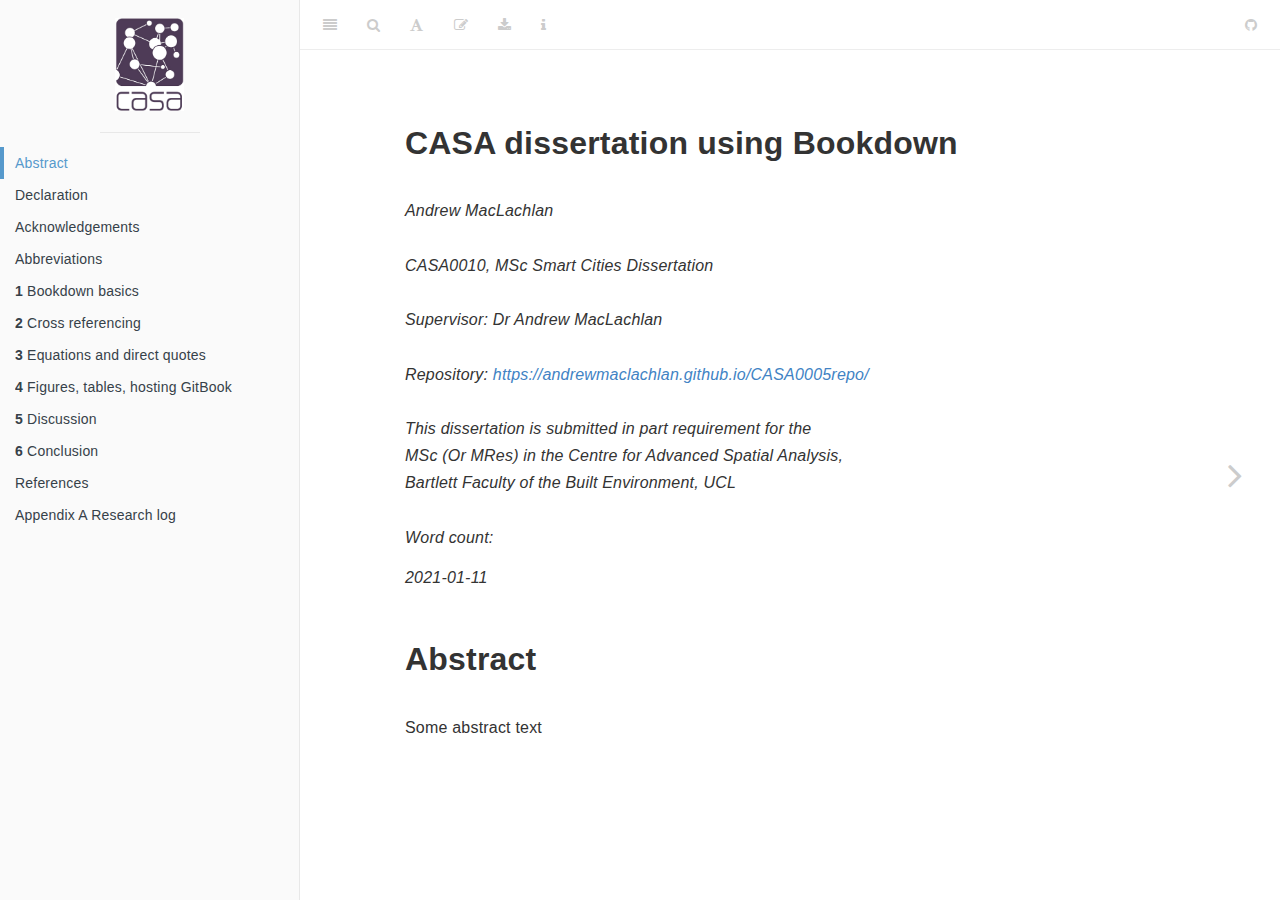
==== docs/index.html @ 8c93c224 "abstract index" ====
<!DOCTYPE html>
<html lang="" xml:lang="">
<head>

  <meta charset="utf-8" />
  <meta http-equiv="X-UA-Compatible" content="IE=edge" />
  <title>CASA dissertation using Bookdown</title>
  <meta name="description" content="My thesis" />
  <meta name="generator" content="bookdown 0.21.6 and GitBook 2.6.7" />

  <meta property="og:title" content="CASA dissertation using Bookdown" />
  <meta property="og:type" content="book" />
  
  
  <meta property="og:description" content="My thesis" />
  <meta name="github-repo" content="andrewmaclachlan/CASA0005repo" />

  <meta name="twitter:card" content="summary" />
  <meta name="twitter:title" content="CASA dissertation using Bookdown" />
  
  <meta name="twitter:description" content="My thesis" />
  



<meta name="date" content="2021-01-11" />

  <meta name="viewport" content="width=device-width, initial-scale=1" />
  <meta name="apple-mobile-web-app-capable" content="yes" />
  <meta name="apple-mobile-web-app-status-bar-style" content="black" />
  
  

<link rel="next" href="declaration.html"/>
<script src="libs/header-attrs-2.6.4/header-attrs.js"></script>
<script src="libs/jquery-2.2.3/jquery.min.js"></script>
<link href="libs/gitbook-2.6.7/css/style.css" rel="stylesheet" />
<link href="libs/gitbook-2.6.7/css/plugin-table.css" rel="stylesheet" />
<link href="libs/gitbook-2.6.7/css/plugin-bookdown.css" rel="stylesheet" />
<link href="libs/gitbook-2.6.7/css/plugin-highlight.css" rel="stylesheet" />
<link href="libs/gitbook-2.6.7/css/plugin-search.css" rel="stylesheet" />
<link href="libs/gitbook-2.6.7/css/plugin-fontsettings.css" rel="stylesheet" />
<link href="libs/gitbook-2.6.7/css/plugin-clipboard.css" rel="stylesheet" />









<link href="libs/anchor-sections-1.0.1/anchor-sections.css" rel="stylesheet" />
<script src="libs/anchor-sections-1.0.1/anchor-sections.js"></script>
<script src="libs/kePrint-0.0.1/kePrint.js"></script>


<style type="text/css">
pre > code.sourceCode { white-space: pre; position: relative; }
pre > code.sourceCode > span { display: inline-block; line-height: 1.25; }
pre > code.sourceCode > span:empty { height: 1.2em; }
.sourceCode { overflow: visible; }
code.sourceCode > span { color: inherit; text-decoration: inherit; }
pre.sourceCode { margin: 0; }
@media screen {
div.sourceCode { overflow: auto; }
}
@media print {
pre > code.sourceCode { white-space: pre-wrap; }
pre > code.sourceCode > span { text-indent: -5em; padding-left: 5em; }
}
pre.numberSource code
  { counter-reset: source-line 0; }
pre.numberSource code > span
  { position: relative; left: -4em; counter-increment: source-line; }
pre.numberSource code > span > a:first-child::before
  { content: counter(source-line);
    position: relative; left: -1em; text-align: right; vertical-align: baseline;
    border: none; display: inline-block;
    -webkit-touch-callout: none; -webkit-user-select: none;
    -khtml-user-select: none; -moz-user-select: none;
    -ms-user-select: none; user-select: none;
    padding: 0 4px; width: 4em;
    color: #aaaaaa;
  }
pre.numberSource { margin-left: 3em; border-left: 1px solid #aaaaaa;  padding-left: 4px; }
div.sourceCode
  {   }
@media screen {
pre > code.sourceCode > span > a:first-child::before { text-decoration: underline; }
}
code span.al { color: #ff0000; font-weight: bold; } /* Alert */
code span.an { color: #60a0b0; font-weight: bold; font-style: italic; } /* Annotation */
code span.at { color: #7d9029; } /* Attribute */
code span.bn { color: #40a070; } /* BaseN */
code span.bu { } /* BuiltIn */
code span.cf { color: #007020; font-weight: bold; } /* ControlFlow */
code span.ch { color: #4070a0; } /* Char */
code span.cn { color: #880000; } /* Constant */
code span.co { color: #60a0b0; font-style: italic; } /* Comment */
code span.cv { color: #60a0b0; font-weight: bold; font-style: italic; } /* CommentVar */
code span.do { color: #ba2121; font-style: italic; } /* Documentation */
code span.dt { color: #902000; } /* DataType */
code span.dv { color: #40a070; } /* DecVal */
code span.er { color: #ff0000; font-weight: bold; } /* Error */
code span.ex { } /* Extension */
code span.fl { color: #40a070; } /* Float */
code span.fu { color: #06287e; } /* Function */
code span.im { } /* Import */
code span.in { color: #60a0b0; font-weight: bold; font-style: italic; } /* Information */
code span.kw { color: #007020; font-weight: bold; } /* Keyword */
code span.op { color: #666666; } /* Operator */
code span.ot { color: #007020; } /* Other */
code span.pp { color: #bc7a00; } /* Preprocessor */
code span.sc { color: #4070a0; } /* SpecialChar */
code span.ss { color: #bb6688; } /* SpecialString */
code span.st { color: #4070a0; } /* String */
code span.va { color: #19177c; } /* Variable */
code span.vs { color: #4070a0; } /* VerbatimString */
code span.wa { color: #60a0b0; font-weight: bold; font-style: italic; } /* Warning */
</style>

<style type="text/css">
/* Used with Pandoc 2.11+ new --citeproc when CSL is used */
div.csl-bib-body { }
div.csl-entry {
  clear: both;
}
.hanging div.csl-entry {
  margin-left:2em;
  text-indent:-2em;
}
div.csl-left-margin {
  min-width:2em;
  float:left;
}
div.csl-right-inline {
  margin-left:2em;
  padding-left:1em;
}
div.csl-indent {
  margin-left: 2em;
}
</style>

<link rel="stylesheet" href="style.css" type="text/css" />
</head>

<body>



  <div class="book without-animation with-summary font-size-2 font-family-1" data-basepath=".">

    <div class="book-summary">
      <nav role="navigation">

<ul class="summary">
<li class="toc-logo"><a href="https://www.ucl.ac.uk/bartlett/casa/"><img src="general_images/casa_logo.jpg"></a></li>

<li class="divider"></li>
<li class="chapter" data-level="" data-path="index.html"><a href="index.html"><i class="fa fa-check"></i>Abstract</a></li>
<li class="chapter" data-level="" data-path="declaration.html"><a href="declaration.html"><i class="fa fa-check"></i>Declaration</a></li>
<li class="chapter" data-level="" data-path="acknowledgements.html"><a href="acknowledgements.html"><i class="fa fa-check"></i>Acknowledgements</a></li>
<li class="chapter" data-level="" data-path="abbreviations.html"><a href="abbreviations.html"><i class="fa fa-check"></i>Abbreviations</a></li>
<li class="chapter" data-level="1" data-path="bookdown-basics.html"><a href="bookdown-basics.html"><i class="fa fa-check"></i><b>1</b> Bookdown basics</a>
<ul>
<li class="chapter" data-level="1.1" data-path="bookdown-basics.html"><a href="bookdown-basics.html#structure"><i class="fa fa-check"></i><b>1.1</b> Structure</a></li>
<li class="chapter" data-level="1.2" data-path="bookdown-basics.html"><a href="bookdown-basics.html#building-the-book"><i class="fa fa-check"></i><b>1.2</b> Building the book</a></li>
<li class="chapter" data-level="1.3" data-path="bookdown-basics.html"><a href="bookdown-basics.html#yamls"><i class="fa fa-check"></i><b>1.3</b> YAMLs</a></li>
<li class="chapter" data-level="1.4" data-path="bookdown-basics.html"><a href="bookdown-basics.html#formatting"><i class="fa fa-check"></i><b>1.4</b> Formatting</a></li>
<li class="chapter" data-level="1.5" data-path="bookdown-basics.html"><a href="bookdown-basics.html#index-file"><i class="fa fa-check"></i><b>1.5</b> Index file</a></li>
<li class="chapter" data-level="1.6" data-path="bookdown-basics.html"><a href="bookdown-basics.html#preamble"><i class="fa fa-check"></i><b>1.6</b> Preamble</a></li>
<li class="chapter" data-level="1.7" data-path="bookdown-basics.html"><a href="bookdown-basics.html#change-this-to-a-thesis"><i class="fa fa-check"></i><b>1.7</b> Change this to a thesis</a></li>
<li class="chapter" data-level="1.8" data-path="bookdown-basics.html"><a href="bookdown-basics.html#adding-a-pdf-to-the-end-of-your-document"><i class="fa fa-check"></i><b>1.8</b> Adding a pdf to the end of your document</a></li>
<li class="chapter" data-level="1.9" data-path="bookdown-basics.html"><a href="bookdown-basics.html#writing-code"><i class="fa fa-check"></i><b>1.9</b> Writing code</a></li>
</ul></li>
<li class="chapter" data-level="2" data-path="crossref.html"><a href="crossref.html"><i class="fa fa-check"></i><b>2</b> Cross referencing</a>
<ul>
<li class="chapter" data-level="2.1" data-path="crossref.html"><a href="crossref.html#chapters-or-sections"><i class="fa fa-check"></i><b>2.1</b> Chapters or sections</a></li>
<li class="chapter" data-level="2.2" data-path="crossref.html"><a href="crossref.html#figures-tables-even-code-chunks"><i class="fa fa-check"></i><b>2.2</b> Figures, tables, even code chunks</a>
<ul>
<li class="chapter" data-level="2.2.1" data-path="crossref.html"><a href="crossref.html#figures"><i class="fa fa-check"></i><b>2.2.1</b> Figures</a></li>
<li class="chapter" data-level="2.2.2" data-path="crossref.html"><a href="crossref.html#tables"><i class="fa fa-check"></i><b>2.2.2</b> Tables</a></li>
</ul></li>
<li class="chapter" data-level="2.3" data-path="crossref.html"><a href="crossref.html#citing-documents"><i class="fa fa-check"></i><b>2.3</b> Citing documents</a></li>
<li class="chapter" data-level="2.4" data-path="crossref.html"><a href="crossref.html#citing-using-software"><i class="fa fa-check"></i><b>2.4</b> Citing using software</a></li>
<li class="chapter" data-level="2.5" data-path="crossref.html"><a href="crossref.html#footnotes"><i class="fa fa-check"></i><b>2.5</b> Footnotes</a></li>
</ul></li>
<li class="chapter" data-level="3" data-path="equations-and-direct-quotes.html"><a href="equations-and-direct-quotes.html"><i class="fa fa-check"></i><b>3</b> Equations and direct quotes</a>
<ul>
<li class="chapter" data-level="3.1" data-path="equations-and-direct-quotes.html"><a href="equations-and-direct-quotes.html#equations"><i class="fa fa-check"></i><b>3.1</b> Equations</a></li>
<li class="chapter" data-level="3.2" data-path="equations-and-direct-quotes.html"><a href="equations-and-direct-quotes.html#quotes"><i class="fa fa-check"></i><b>3.2</b> Block quotes (or direct quotes)</a></li>
</ul></li>
<li class="chapter" data-level="4" data-path="figures-tables-hosting-gitbook.html"><a href="figures-tables-hosting-gitbook.html"><i class="fa fa-check"></i><b>4</b> Figures, tables, hosting GitBook</a></li>
<li class="chapter" data-level="5" data-path="discussion.html"><a href="discussion.html"><i class="fa fa-check"></i><b>5</b> Discussion</a>
<ul>
<li class="chapter" data-level="5.1" data-path="discussion.html"><a href="discussion.html#research-significance"><i class="fa fa-check"></i><b>5.1</b> Research significance</a>
<ul>
<li class="chapter" data-level="5.1.1" data-path="discussion.html"><a href="discussion.html#global-development-goals"><i class="fa fa-check"></i><b>5.1.1</b> Global development goals</a></li>
<li class="chapter" data-level="5.1.2" data-path="discussion.html"><a href="discussion.html#local-policy"><i class="fa fa-check"></i><b>5.1.2</b> Local policy</a></li>
<li class="chapter" data-level="5.1.3" data-path="discussion.html"><a href="discussion.html#academic-research"><i class="fa fa-check"></i><b>5.1.3</b> Academic research</a></li>
</ul></li>
<li class="chapter" data-level="5.2" data-path="discussion.html"><a href="discussion.html#limitations"><i class="fa fa-check"></i><b>5.2</b> Limitations</a></li>
<li class="chapter" data-level="5.3" data-path="discussion.html"><a href="discussion.html#transferability"><i class="fa fa-check"></i><b>5.3</b> Transferability</a></li>
</ul></li>
<li class="chapter" data-level="6" data-path="conclusion.html"><a href="conclusion.html"><i class="fa fa-check"></i><b>6</b> Conclusion</a>
<ul>
<li class="chapter" data-level="6.1" data-path="conclusion.html"><a href="conclusion.html#recommedations"><i class="fa fa-check"></i><b>6.1</b> Recommedations</a></li>
</ul></li>
<li class="chapter" data-level="" data-path="references.html"><a href="references.html"><i class="fa fa-check"></i>References</a></li>
<li class="chapter" data-level="" data-path="appendix-a-research-log.html"><a href="appendix-a-research-log.html"><i class="fa fa-check"></i>Appendix A Research log</a></li>
<li class="divider"></li>
<li><a href="" target="blank"></a></li>

</ul>

      </nav>
    </div>

    <div class="book-body">
      <div class="body-inner">
        <div class="book-header" role="navigation">
          <h1>
            <i class="fa fa-circle-o-notch fa-spin"></i><a href="./">CASA dissertation using Bookdown</a>
          </h1>
        </div>

        <div class="page-wrapper" tabindex="-1" role="main">
          <div class="page-inner">

            <section class="normal" id="section-">
<div id="header">
<h1 class="title">CASA dissertation using Bookdown</h1>
<p class="author"><em><div class="line-block">Andrew MacLachlan<br />
<br />
CASA0010, MSc Smart Cities Dissertation<br />
<br />
Supervisor: Dr Andrew MacLachlan<br />
<br />
Repository: <a href="https://andrewmaclachlan.github.io/CASA0005repo/" class="uri">https://andrewmaclachlan.github.io/CASA0005repo/</a><br />
<br />
This dissertation is submitted in part requirement for the<br />
MSc (Or MRes) in the Centre for Advanced Spatial Analysis,<br />
Bartlett Faculty of the Built Environment, UCL<br />
<br />
Word count:</div></em></p>
<p class="date"><em>2021-01-11</em></p>
</div>
<div id="abstract" class="section level1 unnumbered">
<h1>Abstract</h1>
<p>Some abstract text</p>

</div>
            </section>

          </div>
        </div>
      </div>

<a href="declaration.html" class="navigation navigation-next navigation-unique" aria-label="Next page"><i class="fa fa-angle-right"></i></a>
    </div>
  </div>
<script src="libs/gitbook-2.6.7/js/app.min.js"></script>
<script src="libs/gitbook-2.6.7/js/lunr.js"></script>
<script src="libs/gitbook-2.6.7/js/clipboard.min.js"></script>
<script src="libs/gitbook-2.6.7/js/plugin-search.js"></script>
<script src="libs/gitbook-2.6.7/js/plugin-sharing.js"></script>
<script src="libs/gitbook-2.6.7/js/plugin-fontsettings.js"></script>
<script src="libs/gitbook-2.6.7/js/plugin-bookdown.js"></script>
<script src="libs/gitbook-2.6.7/js/jquery.highlight.js"></script>
<script src="libs/gitbook-2.6.7/js/plugin-clipboard.js"></script>
<script>
gitbook.require(["gitbook"], function(gitbook) {
gitbook.start({
"sharing": {
"github": true,
"facebook": false,
"twitter": false,
"linkedin": false,
"weibo": false,
"instapaper": false,
"vk": false,
"all": false
},
"fontsettings": {
"theme": "white",
"family": "sans",
"size": 2
},
"edit": {
"link": "https://github.com/rstudio/bookdown-demo/edit/master/index.Rmd",
"text": "Edit"
},
"history": {
"link": null,
"text": null
},
"view": {
"link": null,
"text": null
},
"download": ["CASA-Thesis.pdf", "https://github.com/rstudio/bookdown-demo/raw/master/index.Rmd"],
"toc": {
"collapse": "section",
"scroll_highlight": true
}
});
});
</script>

<!-- dynamically load mathjax for compatibility with self-contained -->
<script>
  (function () {
    var script = document.createElement("script");
    script.type = "text/javascript";
    var src = "true";
    if (src === "" || src === "true") src = "https://mathjax.rstudio.com/latest/MathJax.js?config=TeX-MML-AM_CHTML";
    if (location.protocol !== "file:")
      if (/^https?:/.test(src))
        src = src.replace(/^https?:/, '');
    script.src = src;
    document.getElementsByTagName("head")[0].appendChild(script);
  })();
</script>
</body>

</html>
---- docs/libs/gitbook-2.6.7/css/style.css ----
/*! normalize.css v2.1.0 | MIT License | git.io/normalize */img,legend{border:0}*,.fa{-webkit-font-smoothing:antialiased}.fa-ul>li,sub,sup{position:relative}.book .book-body .page-wrapper .page-inner section.normal hr:after,.book-langs-index .inner .languages:after,.buttons:after,.dropdown-menu .buttons:after{clear:both}body,html{-ms-text-size-adjust:100%;-webkit-text-size-adjust:100%}article,aside,details,figcaption,figure,footer,header,hgroup,main,nav,section,summary{display:block}audio,canvas,video{display:inline-block}.hidden,[hidden]{display:none}audio:not([controls]){display:none;height:0}html{font-family:sans-serif}body,figure{margin:0}a:focus{outline:dotted thin}a:active,a:hover{outline:0}h1{font-size:2em;margin:.67em 0}abbr[title]{border-bottom:1px dotted}b,strong{font-weight:700}dfn{font-style:italic}hr{-moz-box-sizing:content-box;box-sizing:content-box;height:0}mark{background:#ff0;color:#000}code,kbd,pre,samp{font-family:monospace,serif;font-size:1em}pre{white-space:pre-wrap}q{quotes:"\201C" "\201D" "\2018" "\2019"}small{font-size:80%}sub,sup{font-size:75%;line-height:0;vertical-align:baseline}sup{top:-.5em}sub{bottom:-.25em}svg:not(:root){overflow:hidden}fieldset{border:1px solid silver;margin:0 2px;padding:.35em .625em .75em}legend{padding:0}button,input,select,textarea{font-family:inherit;font-size:100%;margin:0}button,input{line-height:normal}button,select{text-transform:none}button,html input[type=button],input[type=reset],input[type=submit]{-webkit-appearance:button;cursor:pointer}button[disabled],html input[disabled]{cursor:default}input[type=checkbox],input[type=radio]{box-sizing:border-box;padding:0}input[type=search]{-webkit-appearance:textfield;-moz-box-sizing:content-box;-webkit-box-sizing:content-box;box-sizing:content-box}input[type=search]::-webkit-search-cancel-button{margin-right:10px;}button::-moz-focus-inner,input::-moz-focus-inner{border:0;padding:0}textarea{overflow:auto;vertical-align:top}table{border-collapse:collapse;border-spacing:0}/*!
 * Preboot v2
 *
 * Open sourced under MIT license by @mdo.
 * Some variables and mixins from Bootstrap (Apache 2 license).
 */.link-inherit,.link-inherit:focus,.link-inherit:hover{color:inherit}.fa,.fa-stack{display:inline-block}/*!
 *  Font Awesome 4.1.0 by @davegandy - http://fontawesome.io - @fontawesome
 *  License - http://fontawesome.io/license (Font: SIL OFL 1.1, CSS: MIT License)
 */@font-face{font-family:FontAwesome;src:url(./fontawesome/fontawesome-webfont.ttf?v=4.1.0) format('truetype');font-weight:400;font-style:normal}.fa{font-family:FontAwesome;font-style:normal;font-weight:400;line-height:1;-moz-osx-font-smoothing:grayscale}.book .book-header,.book .book-summary{font-family:"Helvetica Neue",Helvetica,Arial,sans-serif}.fa-lg{font-size:1.33333333em;line-height:.75em;vertical-align:-15%}.fa-2x{font-size:2em}.fa-3x{font-size:3em}.fa-4x{font-size:4em}.fa-5x{font-size:5em}.fa-fw{width:1.28571429em;text-align:center}.fa-ul{padding-left:0;margin-left:2.14285714em;list-style-type:none}.fa-li{position:absolute;left:-2.14285714em;width:2.14285714em;top:.14285714em;text-align:center}.fa-li.fa-lg{left:-1.85714286em}.fa-border{padding:.2em .25em .15em;border:.08em solid #eee;border-radius:.1em}.pull-right{float:right}.pull-left{float:left}.fa.pull-left{margin-right:.3em}.fa.pull-right{margin-left:.3em}.fa-spin{-webkit-animation:spin 2s infinite linear;-moz-animation:spin 2s infinite linear;-o-animation:spin 2s infinite linear;animation:spin 2s infinite linear}@-moz-keyframes spin{0%{-moz-transform:rotate(0)}100%{-moz-transform:rotate(359deg)}}@-webkit-keyframes spin{0%{-webkit-transform:rotate(0)}100%{-webkit-transform:rotate(359deg)}}@-o-keyframes spin{0%{-o-transform:rotate(0)}100%{-o-transform:rotate(359deg)}}@keyframes spin{0%{-webkit-transform:rotate(0);transform:rotate(0)}100%{-webkit-transform:rotate(359deg);transform:rotate(359deg)}}.fa-rotate-90{filter:progid:DXImageTransform.Microsoft.BasicImage(rotation=1);-webkit-transform:rotate(90deg);-moz-transform:rotate(90deg);-ms-transform:rotate(90deg);-o-transform:rotate(90deg);transform:rotate(90deg)}.fa-rotate-180{filter:progid:DXImageTransform.Microsoft.BasicImage(rotation=2);-webkit-transform:rotate(180deg);-moz-transform:rotate(180deg);-ms-transform:rotate(180deg);-o-transform:rotate(180deg);transform:rotate(180deg)}.fa-rotate-270{filter:progid:DXImageTransform.Microsoft.BasicImage(rotation=3);-webkit-transform:rotate(270deg);-moz-transform:rotate(270deg);-ms-transform:rotate(270deg);-o-transform:rotate(270deg);transform:rotate(270deg)}.fa-flip-horizontal{filter:progid:DXImageTransform.Microsoft.BasicImage(rotation=0, mirror=1);-webkit-transform:scale(-1,1);-moz-transform:scale(-1,1);-ms-transform:scale(-1,1);-o-transform:scale(-1,1);transform:scale(-1,1)}.fa-flip-vertical{filter:progid:DXImageTransform.Microsoft.BasicImage(rotation=2, mirror=1);-webkit-transform:scale(1,-1);-moz-transform:scale(1,-1);-ms-transform:scale(1,-1);-o-transform:scale(1,-1);transform:scale(1,-1)}.fa-stack{position:relative;width:2em;height:2em;line-height:2em;vertical-align:middle}.fa-stack-1x,.fa-stack-2x{position:absolute;left:0;width:100%;text-align:center}.fa-stack-1x{line-height:inherit}.fa-stack-2x{font-size:2em}.fa-inverse{color:#fff}.fa-glass:before{content:"\f000"}.fa-music:before{content:"\f001"}.fa-search:before{content:"\f002"}.fa-envelope-o:before{content:"\f003"}.fa-heart:before{content:"\f004"}.fa-star:before{content:"\f005"}.fa-star-o:before{content:"\f006"}.fa-user:before{content:"\f007"}.fa-film:before{content:"\f008"}.fa-th-large:before{content:"\f009"}.fa-th:before{content:"\f00a"}.fa-th-list:before{content:"\f00b"}.fa-check:before{content:"\f00c"}.fa-times:before{content:"\f00d"}.fa-search-plus:before{content:"\f00e"}.fa-search-minus:before{content:"\f010"}.fa-power-off:before{content:"\f011"}.fa-signal:before{content:"\f012"}.fa-cog:before,.fa-gear:before{content:"\f013"}.fa-trash-o:before{content:"\f014"}.fa-home:before{content:"\f015"}.fa-file-o:before{content:"\f016"}.fa-clock-o:before{content:"\f017"}.fa-road:before{content:"\f018"}.fa-download:before{content:"\f019"}.fa-arrow-circle-o-down:before{content:"\f01a"}.fa-arrow-circle-o-up:before{content:"\f01b"}.fa-inbox:before{content:"\f01c"}.fa-play-circle-o:before{content:"\f01d"}.fa-repeat:before,.fa-rotate-right:before{content:"\f01e"}.fa-refresh:before{content:"\f021"}.fa-list-alt:before{content:"\f022"}.fa-lock:before{content:"\f023"}.fa-flag:before{content:"\f024"}.fa-headphones:before{content:"\f025"}.fa-volume-off:before{content:"\f026"}.fa-volume-down:before{content:"\f027"}.fa-volume-up:before{content:"\f028"}.fa-qrcode:before{content:"\f029"}.fa-barcode:before{content:"\f02a"}.fa-tag:before{content:"\f02b"}.fa-tags:before{content:"\f02c"}.fa-book:before{content:"\f02d"}.fa-bookmark:before{content:"\f02e"}.fa-print:before{content:"\f02f"}.fa-camera:before{content:"\f030"}.fa-font:before{content:"\f031"}.fa-bold:before{content:"\f032"}.fa-italic:before{content:"\f033"}.fa-text-height:before{content:"\f034"}.fa-text-width:before{content:"\f035"}.fa-align-left:before{content:"\f036"}.fa-align-center:before{content:"\f037"}.fa-align-right:before{content:"\f038"}.fa-align-justify:before{content:"\f039"}.fa-list:before{content:"\f03a"}.fa-dedent:before,.fa-outdent:before{content:"\f03b"}.fa-indent:before{content:"\f03c"}.fa-video-camera:before{content:"\f03d"}.fa-image:before,.fa-photo:before,.fa-picture-o:before{content:"\f03e"}.fa-pencil:before{content:"\f040"}.fa-map-marker:before{content:"\f041"}.fa-adjust:before{content:"\f042"}.fa-tint:before{content:"\f043"}.fa-edit:before,.fa-pencil-square-o:before{content:"\f044"}.fa-share-square-o:before{content:"\f045"}.fa-check-square-o:before{content:"\f046"}.fa-arrows:before{content:"\f047"}.fa-step-backward:before{content:"\f048"}.fa-fast-backward:before{content:"\f049"}.fa-backward:before{content:"\f04a"}.fa-play:before{content:"\f04b"}.fa-pause:before{content:"\f04c"}.fa-stop:before{content:"\f04d"}.fa-forward:before{content:"\f04e"}.fa-fast-forward:before{content:"\f050"}.fa-step-forward:before{content:"\f051"}.fa-eject:before{content:"\f052"}.fa-chevron-left:before{content:"\f053"}.fa-chevron-right:before{content:"\f054"}.fa-plus-circle:before{content:"\f055"}.fa-minus-circle:before{content:"\f056"}.fa-times-circle:before{content:"\f057"}.fa-check-circle:before{content:"\f058"}.fa-question-circle:before{content:"\f059"}.fa-info-circle:before{content:"\f05a"}.fa-crosshairs:before{content:"\f05b"}.fa-times-circle-o:before{content:"\f05c"}.fa-check-circle-o:before{content:"\f05d"}.fa-ban:before{content:"\f05e"}.fa-arrow-left:before{content:"\f060"}.fa-arrow-right:before{content:"\f061"}.fa-arrow-up:before{content:"\f062"}.fa-arrow-down:before{content:"\f063"}.fa-mail-forward:before,.fa-share:before{content:"\f064"}.fa-expand:before{content:"\f065"}.fa-compress:before{content:"\f066"}.fa-plus:before{content:"\f067"}.fa-minus:before{content:"\f068"}.fa-asterisk:before{content:"\f069"}.fa-exclamation-circle:before{content:"\f06a"}.fa-gift:before{content:"\f06b"}.fa-leaf:before{content:"\f06c"}.fa-fire:before{content:"\f06d"}.fa-eye:before{content:"\f06e"}.fa-eye-slash:before{content:"\f070"}.fa-exclamation-triangle:before,.fa-warning:before{content:"\f071"}.fa-plane:before{content:"\f072"}.fa-calendar:before{content:"\f073"}.fa-random:before{content:"\f074"}.fa-comment:before{content:"\f075"}.fa-magnet:before{content:"\f076"}.fa-chevron-up:before{content:"\f077"}.fa-chevron-down:before{content:"\f078"}.fa-retweet:before{content:"\f079"}.fa-shopping-cart:before{content:"\f07a"}.fa-folder:before{content:"\f07b"}.fa-folder-open:before{content:"\f07c"}.fa-arrows-v:before{content:"\f07d"}.fa-arrows-h:before{content:"\f07e"}.fa-bar-chart-o:before{content:"\f080"}.fa-twitter-square:before{content:"\f081"}.fa-facebook-square:before{content:"\f082"}.fa-camera-retro:before{content:"\f083"}.fa-key:before{content:"\f084"}.fa-cogs:before,.fa-gears:before{content:"\f085"}.fa-comments:before{content:"\f086"}.fa-thumbs-o-up:before{content:"\f087"}.fa-thumbs-o-down:before{content:"\f088"}.fa-star-half:before{content:"\f089"}.fa-heart-o:before{content:"\f08a"}.fa-sign-out:before{content:"\f08b"}.fa-linkedin-square:before{content:"\f08c"}.fa-thumb-tack:before{content:"\f08d"}.fa-external-link:before{content:"\f08e"}.fa-sign-in:before{content:"\f090"}.fa-trophy:before{content:"\f091"}.fa-github-square:before{content:"\f092"}.fa-upload:before{content:"\f093"}.fa-lemon-o:before{content:"\f094"}.fa-phone:before{content:"\f095"}.fa-square-o:before{content:"\f096"}.fa-bookmark-o:before{content:"\f097"}.fa-phone-square:before{content:"\f098"}.fa-twitter:before{content:"\f099"}.fa-facebook:before{content:"\f09a"}.fa-github:before{content:"\f09b"}.fa-unlock:before{content:"\f09c"}.fa-credit-card:before{content:"\f09d"}.fa-rss:before{content:"\f09e"}.fa-hdd-o:before{content:"\f0a0"}.fa-bullhorn:before{content:"\f0a1"}.fa-bell:before{content:"\f0f3"}.fa-certificate:before{content:"\f0a3"}.fa-hand-o-right:before{content:"\f0a4"}.fa-hand-o-left:before{content:"\f0a5"}.fa-hand-o-up:before{content:"\f0a6"}.fa-hand-o-down:before{content:"\f0a7"}.fa-arrow-circle-left:before{content:"\f0a8"}.fa-arrow-circle-right:before{content:"\f0a9"}.fa-arrow-circle-up:before{content:"\f0aa"}.fa-arrow-circle-down:before{content:"\f0ab"}.fa-globe:before{content:"\f0ac"}.fa-wrench:before{content:"\f0ad"}.fa-tasks:before{content:"\f0ae"}.fa-filter:before{content:"\f0b0"}.fa-briefcase:before{content:"\f0b1"}.fa-arrows-alt:before{content:"\f0b2"}.fa-group:before,.fa-users:before{content:"\f0c0"}.fa-chain:before,.fa-link:before{content:"\f0c1"}.fa-cloud:before{content:"\f0c2"}.fa-flask:before{content:"\f0c3"}.fa-cut:before,.fa-scissors:before{content:"\f0c4"}.fa-copy:before,.fa-files-o:before{content:"\f0c5"}.fa-paperclip:before{content:"\f0c6"}.fa-floppy-o:before,.fa-save:before{content:"\f0c7"}.fa-square:before{content:"\f0c8"}.fa-bars:before,.fa-navicon:before,.fa-reorder:before{content:"\f0c9"}.fa-list-ul:before{content:"\f0ca"}.fa-list-ol:before{content:"\f0cb"}.fa-strikethrough:before{content:"\f0cc"}.fa-underline:before{content:"\f0cd"}.fa-table:before{content:"\f0ce"}.fa-magic:before{content:"\f0d0"}.fa-truck:before{content:"\f0d1"}.fa-pinterest:before{content:"\f0d2"}.fa-pinterest-square:before{content:"\f0d3"}.fa-google-plus-square:before{content:"\f0d4"}.fa-google-plus:before{content:"\f0d5"}.fa-money:before{content:"\f0d6"}.fa-caret-down:before{content:"\f0d7"}.fa-caret-up:before{content:"\f0d8"}.fa-caret-left:before{content:"\f0d9"}.fa-caret-right:before{content:"\f0da"}.fa-columns:before{content:"\f0db"}.fa-sort:before,.fa-unsorted:before{content:"\f0dc"}.fa-sort-desc:before,.fa-sort-down:before{content:"\f0dd"}.fa-sort-asc:before,.fa-sort-up:before{content:"\f0de"}.fa-envelope:before{content:"\f0e0"}.fa-linkedin:before{content:"\f0e1"}.fa-rotate-left:before,.fa-undo:before{content:"\f0e2"}.fa-gavel:before,.fa-legal:before{content:"\f0e3"}.fa-dashboard:before,.fa-tachometer:before{content:"\f0e4"}.fa-comment-o:before{content:"\f0e5"}.fa-comments-o:before{content:"\f0e6"}.fa-bolt:before,.fa-flash:before{content:"\f0e7"}.fa-sitemap:before{content:"\f0e8"}.fa-umbrella:before{content:"\f0e9"}.fa-clipboard:before,.fa-paste:before{content:"\f0ea"}.fa-lightbulb-o:before{content:"\f0eb"}.fa-exchange:before{content:"\f0ec"}.fa-cloud-download:before{content:"\f0ed"}.fa-cloud-upload:before{content:"\f0ee"}.fa-user-md:before{content:"\f0f0"}.fa-stethoscope:before{content:"\f0f1"}.fa-suitcase:before{content:"\f0f2"}.fa-bell-o:before{content:"\f0a2"}.fa-coffee:before{content:"\f0f4"}.fa-cutlery:before{content:"\f0f5"}.fa-file-text-o:before{content:"\f0f6"}.fa-building-o:before{content:"\f0f7"}.fa-hospital-o:before{content:"\f0f8"}.fa-ambulance:before{content:"\f0f9"}.fa-medkit:before{content:"\f0fa"}.fa-fighter-jet:before{content:"\f0fb"}.fa-beer:before{content:"\f0fc"}.fa-h-square:before{content:"\f0fd"}.fa-plus-square:before{content:"\f0fe"}.fa-angle-double-left:before{content:"\f100"}.fa-angle-double-right:before{content:"\f101"}.fa-angle-double-up:before{content:"\f102"}.fa-angle-double-down:before{content:"\f103"}.fa-angle-left:before{content:"\f104"}.fa-angle-right:before{content:"\f105"}.fa-angle-up:before{content:"\f106"}.fa-angle-down:before{content:"\f107"}.fa-desktop:before{content:"\f108"}.fa-laptop:before{content:"\f109"}.fa-tablet:before{content:"\f10a"}.fa-mobile-phone:before,.fa-mobile:before{content:"\f10b"}.fa-circle-o:before{content:"\f10c"}.fa-quote-left:before{content:"\f10d"}.fa-quote-right:before{content:"\f10e"}.fa-spinner:before{content:"\f110"}.fa-circle:before{content:"\f111"}.fa-mail-reply:before,.fa-reply:before{content:"\f112"}.fa-github-alt:before{content:"\f113"}.fa-folder-o:before{content:"\f114"}.fa-folder-open-o:before{content:"\f115"}.fa-smile-o:before{content:"\f118"}.fa-frown-o:before{content:"\f119"}.fa-meh-o:before{content:"\f11a"}.fa-gamepad:before{content:"\f11b"}.fa-keyboard-o:before{content:"\f11c"}.fa-flag-o:before{content:"\f11d"}.fa-flag-checkered:before{content:"\f11e"}.fa-terminal:before{content:"\f120"}.fa-code:before{content:"\f121"}.fa-mail-reply-all:before,.fa-reply-all:before{content:"\f122"}.fa-star-half-empty:before,.fa-star-half-full:before,.fa-star-half-o:before{content:"\f123"}.fa-location-arrow:before{content:"\f124"}.fa-crop:before{content:"\f125"}.fa-code-fork:before{content:"\f126"}.fa-chain-broken:before,.fa-unlink:before{content:"\f127"}.fa-question:before{content:"\f128"}.fa-info:before{content:"\f129"}.fa-exclamation:before{content:"\f12a"}.fa-superscript:before{content:"\f12b"}.fa-subscript:before{content:"\f12c"}.fa-eraser:before{content:"\f12d"}.fa-puzzle-piece:before{content:"\f12e"}.fa-microphone:before{content:"\f130"}.fa-microphone-slash:before{content:"\f131"}.fa-shield:before{content:"\f132"}.fa-calendar-o:before{content:"\f133"}.fa-fire-extinguisher:before{content:"\f134"}.fa-rocket:before{content:"\f135"}.fa-maxcdn:before{content:"\f136"}.fa-chevron-circle-left:before{content:"\f137"}.fa-chevron-circle-right:before{content:"\f138"}.fa-chevron-circle-up:before{content:"\f139"}.fa-chevron-circle-down:before{content:"\f13a"}.fa-html5:before{content:"\f13b"}.fa-css3:before{content:"\f13c"}.fa-anchor:before{content:"\f13d"}.fa-unlock-alt:before{content:"\f13e"}.fa-bullseye:before{content:"\f140"}.fa-ellipsis-h:before{content:"\f141"}.fa-ellipsis-v:before{content:"\f142"}.fa-rss-square:before{content:"\f143"}.fa-play-circle:before{content:"\f144"}.fa-ticket:before{content:"\f145"}.fa-minus-square:before{content:"\f146"}.fa-minus-square-o:before{content:"\f147"}.fa-level-up:before{content:"\f148"}.fa-level-down:before{content:"\f149"}.fa-check-square:before{content:"\f14a"}.fa-pencil-square:before{content:"\f14b"}.fa-external-link-square:before{content:"\f14c"}.fa-share-square:before{content:"\f14d"}.fa-compass:before{content:"\f14e"}.fa-caret-square-o-down:before,.fa-toggle-down:before{content:"\f150"}.fa-caret-square-o-up:before,.fa-toggle-up:before{content:"\f151"}.fa-caret-square-o-right:before,.fa-toggle-right:before{content:"\f152"}.fa-eur:before,.fa-euro:before{content:"\f153"}.fa-gbp:before{content:"\f154"}.fa-dollar:before,.fa-usd:before{content:"\f155"}.fa-inr:before,.fa-rupee:before{content:"\f156"}.fa-cny:before,.fa-jpy:before,.fa-rmb:before,.fa-yen:before{content:"\f157"}.fa-rouble:before,.fa-rub:before,.fa-ruble:before{content:"\f158"}.fa-krw:before,.fa-won:before{content:"\f159"}.fa-bitcoin:before,.fa-btc:before{content:"\f15a"}.fa-file:before{content:"\f15b"}.fa-file-text:before{content:"\f15c"}.fa-sort-alpha-asc:before{content:"\f15d"}.fa-sort-alpha-desc:before{content:"\f15e"}.fa-sort-amount-asc:before{content:"\f160"}.fa-sort-amount-desc:before{content:"\f161"}.fa-sort-numeric-asc:before{content:"\f162"}.fa-sort-numeric-desc:before{content:"\f163"}.fa-thumbs-up:before{content:"\f164"}.fa-thumbs-down:before{content:"\f165"}.fa-youtube-square:before{content:"\f166"}.fa-youtube:before{content:"\f167"}.fa-xing:before{content:"\f168"}.fa-xing-square:before{content:"\f169"}.fa-youtube-play:before{content:"\f16a"}.fa-dropbox:before{content:"\f16b"}.fa-stack-overflow:before{content:"\f16c"}.fa-instagram:before{content:"\f16d"}.fa-flickr:before{content:"\f16e"}.fa-adn:before{content:"\f170"}.fa-bitbucket:before{content:"\f171"}.fa-bitbucket-square:before{content:"\f172"}.fa-tumblr:before{content:"\f173"}.fa-tumblr-square:before{content:"\f174"}.fa-long-arrow-down:before{content:"\f175"}.fa-long-arrow-up:before{content:"\f176"}.fa-long-arrow-left:before{content:"\f177"}.fa-long-arrow-right:before{content:"\f178"}.fa-apple:before{content:"\f179"}.fa-windows:before{content:"\f17a"}.fa-android:before{content:"\f17b"}.fa-linux:before{content:"\f17c"}.fa-dribbble:before{content:"\f17d"}.fa-skype:before{content:"\f17e"}.fa-foursquare:before{content:"\f180"}.fa-trello:before{content:"\f181"}.fa-female:before{content:"\f182"}.fa-male:before{content:"\f183"}.fa-gittip:before{content:"\f184"}.fa-sun-o:before{content:"\f185"}.fa-moon-o:before{content:"\f186"}.fa-archive:before{content:"\f187"}.fa-bug:before{content:"\f188"}.fa-vk:before{content:"\f189"}.fa-weibo:before{content:"\f18a"}.fa-renren:before{content:"\f18b"}.fa-pagelines:before{content:"\f18c"}.fa-stack-exchange:before{content:"\f18d"}.fa-arrow-circle-o-right:before{content:"\f18e"}.fa-arrow-circle-o-left:before{content:"\f190"}.fa-caret-square-o-left:before,.fa-toggle-left:before{content:"\f191"}.fa-dot-circle-o:before{content:"\f192"}.fa-wheelchair:before{content:"\f193"}.fa-vimeo-square:before{content:"\f194"}.fa-try:before,.fa-turkish-lira:before{content:"\f195"}.fa-plus-square-o:before{content:"\f196"}.fa-space-shuttle:before{content:"\f197"}.fa-slack:before{content:"\f198"}.fa-envelope-square:before{content:"\f199"}.fa-wordpress:before{content:"\f19a"}.fa-openid:before{content:"\f19b"}.fa-bank:before,.fa-institution:before,.fa-university:before{content:"\f19c"}.fa-graduation-cap:before,.fa-mortar-board:before{content:"\f19d"}.fa-yahoo:before{content:"\f19e"}.fa-google:before{content:"\f1a0"}.fa-reddit:before{content:"\f1a1"}.fa-reddit-square:before{content:"\f1a2"}.fa-stumbleupon-circle:before{content:"\f1a3"}.fa-stumbleupon:before{content:"\f1a4"}.fa-delicious:before{content:"\f1a5"}.fa-digg:before{content:"\f1a6"}.fa-pied-piper-square:before,.fa-pied-piper:before{content:"\f1a7"}.fa-pied-piper-alt:before{content:"\f1a8"}.fa-drupal:before{content:"\f1a9"}.fa-joomla:before{content:"\f1aa"}.fa-language:before{content:"\f1ab"}.fa-fax:before{content:"\f1ac"}.fa-building:before{content:"\f1ad"}.fa-child:before{content:"\f1ae"}.fa-paw:before{content:"\f1b0"}.fa-spoon:before{content:"\f1b1"}.fa-cube:before{content:"\f1b2"}.fa-cubes:before{content:"\f1b3"}.fa-behance:before{content:"\f1b4"}.fa-behance-square:before{content:"\f1b5"}.fa-steam:before{content:"\f1b6"}.fa-steam-square:before{content:"\f1b7"}.fa-recycle:before{content:"\f1b8"}.fa-automobile:before,.fa-car:before{content:"\f1b9"}.fa-cab:before,.fa-taxi:before{content:"\f1ba"}.fa-tree:before{content:"\f1bb"}.fa-spotify:before{content:"\f1bc"}.fa-deviantart:before{content:"\f1bd"}.fa-soundcloud:before{content:"\f1be"}.fa-database:before{content:"\f1c0"}.fa-file-pdf-o:before{content:"\f1c1"}.fa-file-word-o:before{content:"\f1c2"}.fa-file-excel-o:before{content:"\f1c3"}.fa-file-powerpoint-o:before{content:"\f1c4"}.fa-file-image-o:before,.fa-file-photo-o:before,.fa-file-picture-o:before{content:"\f1c5"}.fa-file-archive-o:before,.fa-file-zip-o:before{content:"\f1c6"}.fa-file-audio-o:before,.fa-file-sound-o:before{content:"\f1c7"}.fa-file-movie-o:before,.fa-file-video-o:before{content:"\f1c8"}.fa-file-code-o:before{content:"\f1c9"}.fa-vine:before{content:"\f1ca"}.fa-codepen:before{content:"\f1cb"}.fa-jsfiddle:before{content:"\f1cc"}.fa-life-bouy:before,.fa-life-ring:before,.fa-life-saver:before,.fa-support:before{content:"\f1cd"}.fa-circle-o-notch:before{content:"\f1ce"}.fa-ra:before,.fa-rebel:before{content:"\f1d0"}.fa-empire:before,.fa-ge:before{content:"\f1d1"}.fa-git-square:before{content:"\f1d2"}.fa-git:before{content:"\f1d3"}.fa-hacker-news:before{content:"\f1d4"}.fa-tencent-weibo:before{content:"\f1d5"}.fa-qq:before{content:"\f1d6"}.fa-wechat:before,.fa-weixin:before{content:"\f1d7"}.fa-paper-plane:before,.fa-send:before{content:"\f1d8"}.fa-paper-plane-o:before,.fa-send-o:before{content:"\f1d9"}.fa-history:before{content:"\f1da"}.fa-circle-thin:before{content:"\f1db"}.fa-header:before{content:"\f1dc"}.fa-paragraph:before{content:"\f1dd"}.fa-sliders:before{content:"\f1de"}.fa-share-alt:before{content:"\f1e0"}.fa-share-alt-square:before{content:"\f1e1"}.fa-bomb:before{content:"\f1e2"}.book-langs-index{width:100%;height:100%;padding:40px 0;margin:0;overflow:auto}@media (max-width:600px){.book-langs-index{padding:0}}.book-langs-index .inner{max-width:600px;width:100%;margin:0 auto;padding:30px;background:#fff;border-radius:3px}.book-langs-index .inner h3{margin:0}.book-langs-index .inner .languages{list-style:none;padding:20px 30px;margin-top:20px;border-top:1px solid #eee}.book-langs-index .inner .languages:after,.book-langs-index .inner .languages:before{content:" ";display:table;line-height:0}.book-langs-index .inner .languages li{width:50%;float:left;padding:10px 5px;font-size:16px}@media (max-width:600px){.book-langs-index .inner .languages li{width:100%;max-width:100%}}.book .book-header{overflow:visible;height:50px;padding:0 8px;z-index:2;font-size:.85em;color:#7e888b;background:0 0}.book .book-header .btn{display:block;height:50px;padding:0 15px;border-bottom:none;color:#ccc;text-transform:uppercase;line-height:50px;-webkit-box-shadow:none!important;box-shadow:none!important;position:relative;font-size:14px}.book .book-header .btn:hover{position:relative;text-decoration:none;color:#444;background:0 0}.book .book-header h1{margin:0;font-size:20px;font-weight:200;text-align:center;line-height:50px;opacity:0;padding-left:200px;padding-right:200px;-webkit-transition:opacity .2s ease;-moz-transition:opacity .2s ease;-o-transition:opacity .2s ease;transition:opacity .2s ease;overflow:hidden;text-overflow:ellipsis;white-space:nowrap}.book .book-header h1 a,.book .book-header h1 a:hover{color:inherit;text-decoration:none}@media (max-width:1000px){.book .book-header h1{display:none}}.book .book-header h1 i{display:none}.book .book-header:hover h1{opacity:1}.book.is-loading .book-header h1 i{display:inline-block}.book.is-loading .book-header h1 a{display:none}.dropdown{position:relative}.dropdown-menu{position:absolute;top:100%;left:0;z-index:100;display:none;float:left;min-width:160px;padding:0;margin:2px 0 0;list-style:none;font-size:14px;background-color:#fafafa;border:1px solid rgba(0,0,0,.07);border-radius:1px;-webkit-box-shadow:0 6px 12px rgba(0,0,0,.175);box-shadow:0 6px 12px rgba(0,0,0,.175);background-clip:padding-box}.dropdown-menu.open{display:block}.dropdown-menu.dropdown-left{left:auto;right:4%}.dropdown-menu.dropdown-left .dropdown-caret{right:14px;left:auto}.dropdown-menu .dropdown-caret{position:absolute;top:-8px;left:14px;width:18px;height:10px;float:left;overflow:hidden}.dropdown-menu .dropdown-caret .caret-inner,.dropdown-menu .dropdown-caret .caret-outer{display:inline-block;top:0;border-left:9px solid transparent;border-right:9px solid transparent;position:absolute}.dropdown-menu .dropdown-caret .caret-outer{border-bottom:9px solid rgba(0,0,0,.1);height:auto;left:0;width:auto;margin-left:-1px}.dropdown-menu .dropdown-caret .caret-inner{margin-top:-1px;top:1px;border-bottom:9px solid #fafafa}.dropdown-menu .buttons{border-bottom:1px solid rgba(0,0,0,.07)}.dropdown-menu .buttons:after,.dropdown-menu .buttons:before{content:" ";display:table;line-height:0}.dropdown-menu .buttons:last-child{border-bottom:none}.dropdown-menu .buttons .button{border:0;background-color:transparent;color:#a6a6a6;width:100%;text-align:center;float:left;line-height:1.42857143;padding:8px 4px}.alert,.dropdown-menu .buttons .button:hover{color:#444}.dropdown-menu .buttons .button:focus,.dropdown-menu .buttons .button:hover{outline:0}.dropdown-menu .buttons .button.size-2{width:50%}.dropdown-menu .buttons .button.size-3{width:33%}.alert{padding:15px;margin-bottom:20px;background:#eee;border-bottom:5px solid #ddd}.alert-success{background:#dff0d8;border-color:#d6e9c6;color:#3c763d}.alert-info{background:#d9edf7;border-color:#bce8f1;color:#31708f}.alert-danger{background:#f2dede;border-color:#ebccd1;color:#a94442}.alert-warning{background:#fcf8e3;border-color:#faebcc;color:#8a6d3b}.book .book-summary{position:absolute;top:0;left:-300px;bottom:0;z-index:1;width:300px;color:#364149;background:#fafafa;border-right:1px solid rgba(0,0,0,.07);-webkit-transition:left 250ms ease;-moz-transition:left 250ms ease;-o-transition:left 250ms ease;transition:left 250ms ease}.book .book-summary ul.summary{position:absolute;top:0;left:0;right:0;bottom:0;overflow-y:auto;list-style:none;margin:0;padding:0;-webkit-transition:top .5s ease;-moz-transition:top .5s ease;-o-transition:top .5s ease;transition:top .5s ease}.book .book-summary ul.summary li{list-style:none}.book .book-summary ul.summary li.divider{height:1px;margin:7px 0;overflow:hidden;background:rgba(0,0,0,.07)}.book .book-summary ul.summary li i.fa-check{display:none;position:absolute;right:9px;top:16px;font-size:9px;color:#3c3}.book .book-summary ul.summary li.done>a{color:#364149;font-weight:400}.book .book-summary ul.summary li.done>a i{display:inline}.book .book-summary ul.summary li a,.book .book-summary ul.summary li span{display:block;padding:10px 15px;border-bottom:none;color:#364149;background:0 0;text-overflow:ellipsis;overflow:hidden;white-space:nowrap;position:relative}.book .book-summary ul.summary li span{cursor:not-allowed;opacity:.3;filter:alpha(opacity=30)}.book .book-summary ul.summary li a:hover,.book .book-summary ul.summary li.active>a{color:#008cff;background:0 0;text-decoration:none}.book .book-summary ul.summary li ul{padding-left:20px}@media (max-width:600px){.book .book-summary{width:calc(100% - 60px);bottom:0;left:-100%}}.book.with-summary .book-summary{left:0}.book.without-animation .book-summary{-webkit-transition:none!important;-moz-transition:none!important;-o-transition:none!important;transition:none!important}.book{position:relative;width:100%;height:100%}.book .book-body,.book .book-body .body-inner{position:absolute;top:0;left:0;overflow-y:auto;bottom:0;right:0}.book .book-body{color:#000;background:#fff;-webkit-transition:left 250ms ease;-moz-transition:left 250ms ease;-o-transition:left 250ms ease;transition:left 250ms ease}.book .book-body .page-wrapper{position:relative;outline:0}.book .book-body .page-wrapper .page-inner{max-width:800px;margin:0 auto;padding:20px 0 40px}.book .book-body .page-wrapper .page-inner section{margin:0;padding:5px 15px;background:#fff;border-radius:2px;line-height:1.7;font-size:1.6rem}.book .book-body .page-wrapper .page-inner .btn-group .btn{border-radius:0;background:#eee;border:0}@media (max-width:1240px){.book .book-body{-webkit-transition:-webkit-transform 250ms ease;-moz-transition:-moz-transform 250ms ease;-o-transition:-o-transform 250ms ease;transition:transform 250ms ease;padding-bottom:20px}.book .book-body .body-inner{position:static;min-height:calc(100% - 50px)}}@media (min-width:600px){.book.with-summary .book-body{left:300px}}@media (max-width:600px){.book.with-summary{overflow:hidden}.book.with-summary .book-body{-webkit-transform:translate(calc(100% - 60px),0);-moz-transform:translate(calc(100% - 60px),0);-ms-transform:translate(calc(100% - 60px),0);-o-transform:translate(calc(100% - 60px),0);transform:translate(calc(100% - 60px),0)}}.book.without-animation .book-body{-webkit-transition:none!important;-moz-transition:none!important;-o-transition:none!important;transition:none!important}.buttons:after,.buttons:before{content:" ";display:table;line-height:0}.button{border:0;background:#eee;color:#666;width:100%;text-align:center;float:left;line-height:1.42857143;padding:8px 4px}.button:hover{color:#444}.button:focus,.button:hover{outline:0}.button.size-2{width:50%}.button.size-3{width:33%}.book .book-body .page-wrapper .page-inner section{display:none}.book .book-body .page-wrapper .page-inner section.normal{display:block;word-wrap:break-word;overflow:hidden;color:#333;line-height:1.7;text-size-adjust:100%;-ms-text-size-adjust:100%;-webkit-text-size-adjust:100%;-moz-text-size-adjust:100%}.book .book-body .page-wrapper .page-inner section.normal *{box-sizing:border-box;-webkit-box-sizing:border-box;}.book .book-body .page-wrapper .page-inner section.normal>:first-child{margin-top:0!important}.book .book-body .page-wrapper .page-inner section.normal>:last-child{margin-bottom:0!important}.book .book-body .page-wrapper .page-inner section.normal blockquote,.book .book-body .page-wrapper .page-inner section.normal code,.book .book-body .page-wrapper .page-inner section.normal figure,.book .book-body .page-wrapper .page-inner section.normal img,.book .book-body .page-wrapper .page-inner section.normal pre,.book .book-body .page-wrapper .page-inner section.normal table,.book .book-body .page-wrapper .page-inner section.normal tr{page-break-inside:avoid}.book .book-body .page-wrapper .page-inner section.normal h2,.book .book-body .page-wrapper .page-inner section.normal h3,.book .book-body .page-wrapper .page-inner section.normal h4,.book .book-body .page-wrapper .page-inner section.normal h5,.book .book-body .page-wrapper .page-inner section.normal p{orphans:3;widows:3}.book .book-body .page-wrapper .page-inner section.normal h1,.book .book-body .page-wrapper .page-inner section.normal h2,.book .book-body .page-wrapper .page-inner section.normal h3,.book .book-body .page-wrapper .page-inner section.normal h4,.book .book-body .page-wrapper .page-inner section.normal h5{page-break-after:avoid}.book .book-body .page-wrapper .page-inner section.normal b,.book .book-body .page-wrapper .page-inner section.normal strong{font-weight:700}.book .book-body .page-wrapper .page-inner section.normal em{font-style:italic}.book .book-body .page-wrapper .page-inner section.normal blockquote,.book .book-body .page-wrapper .page-inner section.normal dl,.book .book-body .page-wrapper .page-inner section.normal ol,.book .book-body .page-wrapper .page-inner section.normal p,.book .book-body .page-wrapper .page-inner section.normal table,.book .book-body .page-wrapper .page-inner section.normal ul{margin-top:0;margin-bottom:.85em}.book .book-body .page-wrapper .page-inner section.normal a{color:#4183c4;text-decoration:none;background:0 0}.book .book-body .page-wrapper .page-inner section.normal a:active,.book .book-body .page-wrapper .page-inner section.normal a:focus,.book .book-body .page-wrapper .page-inner section.normal a:hover{outline:0;text-decoration:underline}.book .book-body .page-wrapper .page-inner section.normal img{border:0;max-width:100%}.book .book-body .page-wrapper .page-inner section.normal hr{height:4px;padding:0;margin:1.7em 0;overflow:hidden;background-color:#e7e7e7;border:none}.book .book-body .page-wrapper .page-inner section.normal hr:after,.book .book-body .page-wrapper .page-inner section.normal hr:before{display:table;content:" "}.book .book-body .page-wrapper .page-inner section.normal h1,.book .book-body .page-wrapper .page-inner section.normal h2,.book .book-body .page-wrapper .page-inner section.normal h3,.book .book-body .page-wrapper .page-inner section.normal h4,.book .book-body .page-wrapper .page-inner section.normal h5,.book .book-body .page-wrapper .page-inner section.normal h6{margin-top:1.275em;margin-bottom:.85em;}.book .book-body .page-wrapper .page-inner section.normal h1{font-size:2em}.book .book-body .page-wrapper .page-inner section.normal h2{font-size:1.75em}.book .book-body .page-wrapper .page-inner section.normal h3{font-size:1.5em}.book .book-body .page-wrapper .page-inner section.normal h4{font-size:1.25em}.book .book-body .page-wrapper .page-inner section.normal h5{font-size:1em}.book .book-body .page-wrapper .page-inner section.normal h6{font-size:1em;color:#777}.book .book-body .page-wrapper .page-inner section.normal code,.book .book-body .page-wrapper .page-inner section.normal pre{font-family:Consolas,"Liberation Mono",Menlo,Courier,monospace;direction:ltr;border:none;color:inherit}.book .book-body .page-wrapper .page-inner section.normal pre{overflow:auto;word-wrap:normal;margin:0 0 1.275em;padding:.85em 1em;background:#f7f7f7}.book .book-body .page-wrapper .page-inner section.normal pre>code{display:inline;max-width:initial;padding:0;margin:0;overflow:initial;line-height:inherit;font-size:.85em;white-space:pre;background:0 0}.book .book-body .page-wrapper .page-inner section.normal pre>code:after,.book .book-body .page-wrapper .page-inner section.normal pre>code:before{content:normal}.book .book-body .page-wrapper .page-inner section.normal code{padding:.2em;margin:0;font-size:.85em;background-color:#f7f7f7}.book .book-body .page-wrapper .page-inner section.normal code:after,.book .book-body .page-wrapper .page-inner section.normal code:before{letter-spacing:-.2em;content:"\00a0"}.book .book-body .page-wrapper .page-inner section.normal ol,.book .book-body .page-wrapper .page-inner section.normal ul{padding:0 0 0 2em;margin:0 0 .85em}.book .book-body .page-wrapper .page-inner section.normal ol ol,.book .book-body .page-wrapper .page-inner section.normal ol ul,.book .book-body .page-wrapper .page-inner section.normal ul ol,.book .book-body .page-wrapper .page-inner section.normal ul ul{margin-top:0;margin-bottom:0}.book .book-body .page-wrapper .page-inner section.normal ol ol{list-style-type:lower-roman}.book .book-body .page-wrapper .page-inner section.normal blockquote{margin:0 0 .85em;padding:0 15px;opacity:0.75;border-left:4px solid #dcdcdc}.book .book-body .page-wrapper .page-inner section.normal blockquote:first-child{margin-top:0}.book .book-body .page-wrapper .page-inner section.normal blockquote:last-child{margin-bottom:0}.book .book-body .page-wrapper .page-inner section.normal dl{padding:0}.book .book-body .page-wrapper .page-inner section.normal dl dt{padding:0;margin-top:.85em;font-style:italic;font-weight:700}.book .book-body .page-wrapper .page-inner section.normal dl dd{padding:0 .85em;margin-bottom:.85em}.book .book-body .page-wrapper .page-inner section.normal dd{margin-left:0}.book .book-body .page-wrapper .page-inner section.normal .glossary-term{cursor:help;text-decoration:underline}.book .book-body .navigation{position:absolute;top:50px;bottom:0;margin:0;max-width:150px;min-width:90px;display:flex;justify-content:center;align-content:center;flex-direction:column;font-size:40px;color:#ccc;text-align:center;-webkit-transition:all 350ms ease;-moz-transition:all 350ms ease;-o-transition:all 350ms ease;transition:all 350ms ease}.book .book-body .navigation:hover{text-decoration:none;color:#444}.book .book-body .navigation.navigation-next{right:0}.book .book-body .navigation.navigation-prev{left:0}@media (max-width:1240px){.book .book-body .navigation{position:static;top:auto;max-width:50%;width:50%;display:inline-block;float:left}.book .book-body .navigation.navigation-unique{max-width:100%;width:100%}}.book .book-body .page-wrapper .page-inner section.glossary{margin-bottom:40px}.book .book-body .page-wrapper .page-inner section.glossary h2 a,.book .book-body .page-wrapper .page-inner section.glossary h2 a:hover{color:inherit;text-decoration:none}.book .book-body .page-wrapper .page-inner section.glossary .glossary-index{list-style:none;margin:0;padding:0}.book .book-body .page-wrapper .page-inner section.glossary .glossary-index li{display:inline;margin:0 8px;white-space:nowrap}*{-webkit-box-sizing:border-box;-moz-box-sizing:border-box;box-sizing:border-box;-webkit-overflow-scrolling:touch;-webkit-tap-highlight-color:transparent;-webkit-text-size-adjust:none;-webkit-touch-callout:none}a{text-decoration:none}body,html{height:100%}html{font-size:62.5%}body{text-rendering:optimizeLegibility;font-smoothing:antialiased;font-family:"Helvetica Neue",Helvetica,Arial,sans-serif;font-size:14px;letter-spacing:.2px;text-size-adjust:100%}
.book .book-summary ul.summary li a span {display:inline;padding:initial;overflow:visible;cursor:auto;opacity:1;}
---- docs/libs/gitbook-2.6.7/css/plugin-table.css ----
.book .book-body .page-wrapper .page-inner section.normal table{display:table;width:100%;border-collapse:collapse;border-spacing:0;overflow:auto}.book .book-body .page-wrapper .page-inner section.normal table td,.book .book-body .page-wrapper .page-inner section.normal table th{padding:6px 13px;border:1px solid #ddd}.book .book-body .page-wrapper .page-inner section.normal table tr{background-color:#fff;border-top:1px solid #ccc}.book .book-body .page-wrapper .page-inner section.normal table tr:nth-child(2n){background-color:#f8f8f8}.book .book-body .page-wrapper .page-inner section.normal table th{font-weight:700}
---- docs/libs/gitbook-2.6.7/css/plugin-bookdown.css ----
.book .book-header h1 {
  padding-left: 20px;
  padding-right: 20px;
}
.book .book-header.fixed {
  position: fixed;
  right: 0;
  top: 0;
  left: 0;
  border-bottom: 1px solid rgba(0,0,0,.07);
}
span.search-highlight {
  background-color: #ffff88;
}
@media (min-width: 600px) {
  .book.with-summary .book-header.fixed {
    left: 300px;
  }
}
@media (max-width: 1240px) {
  .book .book-body.fixed {
    top: 50px;
  }
  .book .book-body.fixed .body-inner {
    top: auto;
  }
}
@media (max-width: 600px) {
  .book.with-summary .book-header.fixed {
    left: calc(100% - 60px);
    min-width: 300px;
  }
  .book.with-summary .book-body {
    transform: none;
    left: calc(100% - 60px);
    min-width: 300px;
  }
  .book .book-body.fixed {
    top: 0;
  }
}

.book .book-body.fixed .body-inner {
  top: 50px;
}
.book .book-body .page-wrapper .page-inner section.normal sub, .book .book-body .page-wrapper .page-inner section.normal sup {
  font-size: 85%;
}

@media print {
  .book .book-summary, .book .book-body .book-header, .fa {
    display: none !important;
  }
  .book .book-body.fixed {
    left: 0px;
  }
  .book .book-body,.book .book-body .body-inner, .book.with-summary {
    overflow: visible !important;
  }
}
.kable_wrapper {
  border-spacing: 20px 0;
  border-collapse: separate;
  border: none;
  margin: auto;
}
.kable_wrapper > tbody > tr > td {
  vertical-align: top;
}
.book .book-body .page-wrapper .page-inner section.normal table tr.header {
  border-top-width: 2px;
}
.book .book-body .page-wrapper .page-inner section.normal table tr:last-child td {
  border-bottom-width: 2px;
}
.book .book-body .page-wrapper .page-inner section.normal table td, .book .book-body .page-wrapper .page-inner section.normal table th {
  border-left: none;
  border-right: none;
}
.book .book-body .page-wrapper .page-inner section.normal table.kable_wrapper > tbody > tr, .book .book-body .page-wrapper .page-inner section.normal table.kable_wrapper > tbody > tr > td {
  border-top: none;
}
.book .book-body .page-wrapper .page-inner section.normal table.kable_wrapper > tbody > tr:last-child > td {
    border-bottom: none;
}

div.theorem, div.lemma, div.corollary, div.proposition, div.conjecture {
  font-style: italic;
}
span.theorem, span.lemma, span.corollary, span.proposition, span.conjecture {
  font-style: normal;
}
div.proof>*:last-child:after {
  content: "\25a2";
  float: right;
}
.header-section-number {
  padding-right: .5em;
}
---- docs/libs/gitbook-2.6.7/css/plugin-highlight.css ----
.book .book-body .page-wrapper .page-inner section.normal pre,
.book .book-body .page-wrapper .page-inner section.normal code {
  /* http://jmblog.github.com/color-themes-for-google-code-highlightjs */
  /* Tomorrow Comment */
  /* Tomorrow Red */
  /* Tomorrow Orange */
  /* Tomorrow Yellow */
  /* Tomorrow Green */
  /* Tomorrow Aqua */
  /* Tomorrow Blue */
  /* Tomorrow Purple */
}
.book .book-body .page-wrapper .page-inner section.normal pre .hljs-comment,
.book .book-body .page-wrapper .page-inner section.normal code .hljs-comment,
.book .book-body .page-wrapper .page-inner section.normal pre .hljs-title,
.book .book-body .page-wrapper .page-inner section.normal code .hljs-title {
  color: #8e908c;
}
.book .book-body .page-wrapper .page-inner section.normal pre .hljs-variable,
.book .book-body .page-wrapper .page-inner section.normal code .hljs-variable,
.book .book-body .page-wrapper .page-inner section.normal pre .hljs-attribute,
.book .book-body .page-wrapper .page-inner section.normal code .hljs-attribute,
.book .book-body .page-wrapper .page-inner section.normal pre .hljs-tag,
.book .book-body .page-wrapper .page-inner section.normal code .hljs-tag,
.book .book-body .page-wrapper .page-inner section.normal pre .hljs-regexp,
.book .book-body .page-wrapper .page-inner section.normal code .hljs-regexp,
.book .book-body .page-wrapper .page-inner section.normal pre .ruby .hljs-constant,
.book .book-body .page-wrapper .page-inner section.normal code .ruby .hljs-constant,
.book .book-body .page-wrapper .page-inner section.normal pre .xml .hljs-tag .hljs-title,
.book .book-body .page-wrapper .page-inner section.normal code .xml .hljs-tag .hljs-title,
.book .book-body .page-wrapper .page-inner section.normal pre .xml .hljs-pi,
.book .book-body .page-wrapper .page-inner section.normal code .xml .hljs-pi,
.book .book-body .page-wrapper .page-inner section.normal pre .xml .hljs-doctype,
.book .book-body .page-wrapper .page-inner section.normal code .xml .hljs-doctype,
.book .book-body .page-wrapper .page-inner section.normal pre .html .hljs-doctype,
.book .book-body .page-wrapper .page-inner section.normal code .html .hljs-doctype,
.book .book-body .page-wrapper .page-inner section.normal pre .css .hljs-id,
.book .book-body .page-wrapper .page-inner section.normal code .css .hljs-id,
.book .book-body .page-wrapper .page-inner section.normal pre .css .hljs-class,
.book .book-body .page-wrapper .page-inner section.normal code .css .hljs-class,
.book .book-body .page-wrapper .page-inner section.normal pre .css .hljs-pseudo,
.book .book-body .page-wrapper .page-inner section.normal code .css .hljs-pseudo {
  color: #c82829;
}
.book .book-body .page-wrapper .page-inner section.normal pre .hljs-number,
.book .book-body .page-wrapper .page-inner section.normal code .hljs-number,
.book .book-body .page-wrapper .page-inner section.normal pre .hljs-preprocessor,
.book .book-body .page-wrapper .page-inner section.normal code .hljs-preprocessor,
.book .book-body .page-wrapper .page-inner section.normal pre .hljs-pragma,
.book .book-body .page-wrapper .page-inner section.normal code .hljs-pragma,
.book .book-body .page-wrapper .page-inner section.normal pre .hljs-built_in,
.book .book-body .page-wrapper .page-inner section.normal code .hljs-built_in,
.book .book-body .page-wrapper .page-inner section.normal pre .hljs-literal,
.book .book-body .page-wrapper .page-inner section.normal code .hljs-literal,
.book .book-body .page-wrapper .page-inner section.normal pre .hljs-params,
.book .book-body .page-wrapper .page-inner section.normal code .hljs-params,
.book .book-body .page-wrapper .page-inner section.normal pre .hljs-constant,
.book .book-body .page-wrapper .page-inner section.normal code .hljs-constant {
  color: #f5871f;
}
.book .book-body .page-wrapper .page-inner section.normal pre .ruby .hljs-class .hljs-title,
.book .book-body .page-wrapper .page-inner section.normal code .ruby .hljs-class .hljs-title,
.book .book-body .page-wrapper .page-inner section.normal pre .css .hljs-rules .hljs-attribute,
.book .book-body .page-wrapper .page-inner section.normal code .css .hljs-rules .hljs-attribute {
  color: #eab700;
}
.book .book-body .page-wrapper .page-inner section.normal pre .hljs-string,
.book .book-body .page-wrapper .page-inner section.normal code .hljs-string,
.book .book-body .page-wrapper .page-inner section.normal pre .hljs-value,
.book .book-body .page-wrapper .page-inner section.normal code .hljs-value,
.book .book-body .page-wrapper .page-inner section.normal pre .hljs-inheritance,
.book .book-body .page-wrapper .page-inner section.normal code .hljs-inheritance,
.book .book-body .page-wrapper .page-inner section.normal pre .hljs-header,
.book .book-body .page-wrapper .page-inner section.normal code .hljs-header,
.book .book-body .page-wrapper .page-inner section.normal pre .ruby .hljs-symbol,
.book .book-body .page-wrapper .page-inner section.normal code .ruby .hljs-symbol,
.book .book-body .page-wrapper .page-inner section.normal pre .xml .hljs-cdata,
.book .book-body .page-wrapper .page-inner section.normal code .xml .hljs-cdata {
  color: #718c00;
}
.book .book-body .page-wrapper .page-inner section.normal pre .css .hljs-hexcolor,
.book .book-body .page-wrapper .page-inner section.normal code .css .hljs-hexcolor {
  color: #3e999f;
}
.book .book-body .page-wrapper .page-inner section.normal pre .hljs-function,
.book .book-body .page-wrapper .page-inner section.normal code .hljs-function,
.book .book-body .page-wrapper .page-inner section.normal pre .python .hljs-decorator,
.book .book-body .page-wrapper .page-inner section.normal code .python .hljs-decorator,
.book .book-body .page-wrapper .page-inner section.normal pre .python .hljs-title,
.book .book-body .page-wrapper .page-inner section.normal code .python .hljs-title,
.book .book-body .page-wrapper .page-inner section.normal pre .ruby .hljs-function .hljs-title,
.book .book-body .page-wrapper .page-inner section.normal code .ruby .hljs-function .hljs-title,
.book .book-body .page-wrapper .page-inner section.normal pre .ruby .hljs-title .hljs-keyword,
.book .book-body .page-wrapper .page-inner section.normal code .ruby .hljs-title .hljs-keyword,
.book .book-body .page-wrapper .page-inner section.normal pre .perl .hljs-sub,
.book .book-body .page-wrapper .page-inner section.normal code .perl .hljs-sub,
.book .book-body .page-wrapper .page-inner section.normal pre .javascript .hljs-title,
.book .book-body .page-wrapper .page-inner section.normal code .javascript .hljs-title,
.book .book-body .page-wrapper .page-inner section.normal pre .coffeescript .hljs-title,
.book .book-body .page-wrapper .page-inner section.normal code .coffeescript .hljs-title {
  color: #4271ae;
}
.book .book-body .page-wrapper .page-inner section.normal pre .hljs-keyword,
.book .book-body .page-wrapper .page-inner section.normal code .hljs-keyword,
.book .book-body .page-wrapper .page-inner section.normal pre .javascript .hljs-function,
.book .book-body .page-wrapper .page-inner section.normal code .javascript .hljs-function {
  color: #8959a8;
}
.book .book-body .page-wrapper .page-inner section.normal pre .hljs,
.book .book-body .page-wrapper .page-inner section.normal code .hljs {
  display: block;
  background: white;
  color: #4d4d4c;
  padding: 0.5em;
}
.book .book-body .page-wrapper .page-inner section.normal pre .coffeescript .javascript,
.book .book-body .page-wrapper .page-inner section.normal code .coffeescript .javascript,
.book .book-body .page-wrapper .page-inner section.normal pre .javascript .xml,
.book .book-body .page-wrapper .page-inner section.normal code .javascript .xml,
.book .book-body .page-wrapper .page-inner section.normal pre .tex .hljs-formula,
.book .book-body .page-wrapper .page-inner section.normal code .tex .hljs-formula,
.book .book-body .page-wrapper .page-inner section.normal pre .xml .javascript,
.book .book-body .page-wrapper .page-inner section.normal code .xml .javascript,
.book .book-body .page-wrapper .page-inner section.normal pre .xml .vbscript,
.book .book-body .page-wrapper .page-inner section.normal code .xml .vbscript,
.book .book-body .page-wrapper .page-inner section.normal pre .xml .css,
.book .book-body .page-wrapper .page-inner section.normal code .xml .css,
.book .book-body .page-wrapper .page-inner section.normal pre .xml .hljs-cdata,
.book .book-body .page-wrapper .page-inner section.normal code .xml .hljs-cdata {
  opacity: 0.5;
}
.book.color-theme-1 .book-body .page-wrapper .page-inner section.normal pre,
.book.color-theme-1 .book-body .page-wrapper .page-inner section.normal code {
  /*

Orginal Style from ethanschoonover.com/solarized (c) Jeremy Hull <sourdrums@gmail.com>

*/
  /* Solarized Green */
  /* Solarized Cyan */
  /* Solarized Blue */
  /* Solarized Yellow */
  /* Solarized Orange */
  /* Solarized Red */
  /* Solarized Violet */
}
.book.color-theme-1 .book-body .page-wrapper .page-inner section.normal pre .hljs,
.book.color-theme-1 .book-body .page-wrapper .page-inner section.normal code .hljs {
  display: block;
  padding: 0.5em;
  background: #fdf6e3;
  color: #657b83;
}
.book.color-theme-1 .book-body .page-wrapper .page-inner section.normal pre .hljs-comment,
.book.color-theme-1 .book-body .page-wrapper .page-inner section.normal code .hljs-comment,
.book.color-theme-1 .book-body .page-wrapper .page-inner section.normal pre .hljs-template_comment,
.book.color-theme-1 .book-body .page-wrapper .page-inner section.normal code .hljs-template_comment,
.book.color-theme-1 .book-body .page-wrapper .page-inner section.normal pre .diff .hljs-header,
.book.color-theme-1 .book-body .page-wrapper .page-inner section.normal code .diff .hljs-header,
.book.color-theme-1 .book-body .page-wrapper .page-inner section.normal pre .hljs-doctype,
.book.color-theme-1 .book-body .page-wrapper .page-inner section.normal code .hljs-doctype,
.book.color-theme-1 .book-body .page-wrapper .page-inner section.normal pre .hljs-pi,
.book.color-theme-1 .book-body .page-wrapper .page-inner section.normal code .hljs-pi,
.book.color-theme-1 .book-body .page-wrapper .page-inner section.normal pre .lisp .hljs-string,
.book.color-theme-1 .book-body .page-wrapper .page-inner section.normal code .lisp .hljs-string,
.book.color-theme-1 .book-body .page-wrapper .page-inner section.normal pre .hljs-javadoc,
.book.color-theme-1 .book-body .page-wrapper .page-inner section.normal code .hljs-javadoc {
  color: #93a1a1;
}
.book.color-theme-1 .book-body .page-wrapper .page-inner section.normal pre .hljs-keyword,
.book.color-theme-1 .book-body .page-wrapper .page-inner section.normal code .hljs-keyword,
.book.color-theme-1 .book-body .page-wrapper .page-inner section.normal pre .hljs-winutils,
.book.color-theme-1 .book-body .page-wrapper .page-inner section.normal code .hljs-winutils,
.book.color-theme-1 .book-body .page-wrapper .page-inner section.normal pre .method,
.book.color-theme-1 .book-body .page-wrapper .page-inner section.normal code .method,
.book.color-theme-1 .book-body .page-wrapper .page-inner section.normal pre .hljs-addition,
.book.color-theme-1 .book-body .page-wrapper .page-inner section.normal code .hljs-addition,
.book.color-theme-1 .book-body .page-wrapper .page-inner section.normal pre .css .hljs-tag,
.book.color-theme-1 .book-body .page-wrapper .page-inner section.normal code .css .hljs-tag,
.book.color-theme-1 .book-body .page-wrapper .page-inner section.normal pre .hljs-request,
.book.color-theme-1 .book-body .page-wrapper .page-inner section.normal code .hljs-request,
.book.color-theme-1 .book-body .page-wrapper .page-inner section.normal pre .hljs-status,
.book.color-theme-1 .book-body .page-wrapper .page-inner section.normal code .hljs-status,
.book.color-theme-1 .book-body .page-wrapper .page-inner section.normal pre .nginx .hljs-title,
.book.color-theme-1 .book-body .page-wrapper .page-inner section.normal code .nginx .hljs-title {
  color: #859900;
}
.book.color-theme-1 .book-body .page-wrapper .page-inner section.normal pre .hljs-number,
.book.color-theme-1 .book-body .page-wrapper .page-inner section.normal code .hljs-number,
.book.color-theme-1 .book-body .page-wrapper .page-inner section.normal pre .hljs-command,
.book.color-theme-1 .book-body .page-wrapper .page-inner section.normal code .hljs-command,
.book.color-theme-1 .book-body .page-wrapper .page-inner section.normal pre .hljs-string,
.book.color-theme-1 .book-body .page-wrapper .page-inner section.normal code .hljs-string,
.book.color-theme-1 .book-body .page-wrapper .page-inner section.normal pre .hljs-tag .hljs-value,
.book.color-theme-1 .book-body .page-wrapper .page-inner section.normal code .hljs-tag .hljs-value,
.book.color-theme-1 .book-body .page-wrapper .page-inner section.normal pre .hljs-rules .hljs-value,
.book.color-theme-1 .book-body .page-wrapper .page-inner section.normal code .hljs-rules .hljs-value,
.book.color-theme-1 .book-body .page-wrapper .page-inner section.normal pre .hljs-phpdoc,
.book.color-theme-1 .book-body .page-wrapper .page-inner section.normal code .hljs-phpdoc,
.book.color-theme-1 .book-body .page-wrapper .page-inner section.normal pre .tex .hljs-formula,
.book.color-theme-1 .book-body .page-wrapper .page-inner section.normal code .tex .hljs-formula,
.book.color-theme-1 .book-body .page-wrapper .page-inner section.normal pre .hljs-regexp,
.book.color-theme-1 .book-body .page-wrapper .page-inner section.normal code .hljs-regexp,
.book.color-theme-1 .book-body .page-wrapper .page-inner section.normal pre .hljs-hexcolor,
.book.color-theme-1 .book-body .page-wrapper .page-inner section.normal code .hljs-hexcolor,
.book.color-theme-1 .book-body .page-wrapper .page-inner section.normal pre .hljs-link_url,
.book.color-theme-1 .book-body .page-wrapper .page-inner section.normal code .hljs-link_url {
  color: #2aa198;
}
.book.color-theme-1 .book-body .page-wrapper .page-inner section.normal pre .hljs-title,
.book.color-theme-1 .book-body .page-wrapper .page-inner section.normal code .hljs-title,
.book.color-theme-1 .book-body .page-wrapper .page-inner section.normal pre .hljs-localvars,
.book.color-theme-1 .book-body .page-wrapper .page-inner section.normal code .hljs-localvars,
.book.color-theme-1 .book-body .page-wrapper .page-inner section.normal pre .hljs-chunk,
.book.color-theme-1 .book-body .page-wrapper .page-inner section.normal code .hljs-chunk,
.book.color-theme-1 .book-body .page-wrapper .page-inner section.normal pre .hljs-decorator,
.book.color-theme-1 .book-body .page-wrapper .page-inner section.normal code .hljs-decorator,
.book.color-theme-1 .book-body .page-wrapper .page-inner section.normal pre .hljs-built_in,
.book.color-theme-1 .book-body .page-wrapper .page-inner section.normal code .hljs-built_in,
.book.color-theme-1 .book-body .page-wrapper .page-inner section.normal pre .hljs-identifier,
.book.color-theme-1 .book-body .page-wrapper .page-inner section.normal code .hljs-identifier,
.book.color-theme-1 .book-body .page-wrapper .page-inner section.normal pre .vhdl .hljs-literal,
.book.color-theme-1 .book-body .page-wrapper .page-inner section.normal code .vhdl .hljs-literal,
.book.color-theme-1 .book-body .page-wrapper .page-inner section.normal pre .hljs-id,
.book.color-theme-1 .book-body .page-wrapper .page-inner section.normal code .hljs-id,
.book.color-theme-1 .book-body .page-wrapper .page-inner section.normal pre .css .hljs-function,
.book.color-theme-1 .book-body .page-wrapper .page-inner section.normal code .css .hljs-function {
  color: #268bd2;
}
.book.color-theme-1 .book-body .page-wrapper .page-inner section.normal pre .hljs-attribute,
.book.color-theme-1 .book-body .page-wrapper .page-inner section.normal code .hljs-attribute,
.book.color-theme-1 .book-body .page-wrapper .page-inner section.normal pre .hljs-variable,
.book.color-theme-1 .book-body .page-wrapper .page-inner section.normal code .hljs-variable,
.book.color-theme-1 .book-body .page-wrapper .page-inner section.normal pre .lisp .hljs-body,
.book.color-theme-1 .book-body .page-wrapper .page-inner section.normal code .lisp .hljs-body,
.book.color-theme-1 .book-body .page-wrapper .page-inner section.normal pre .smalltalk .hljs-number,
.book.color-theme-1 .book-body .page-wrapper .page-inner section.normal code .smalltalk .hljs-number,
.book.color-theme-1 .book-body .page-wrapper .page-inner section.normal pre .hljs-constant,
.book.color-theme-1 .book-body .page-wrapper .page-inner section.normal code .hljs-constant,
.book.color-theme-1 .book-body .page-wrapper .page-inner section.normal pre .hljs-class .hljs-title,
.book.color-theme-1 .book-body .page-wrapper .page-inner section.normal code .hljs-class .hljs-title,
.book.color-theme-1 .book-body .page-wrapper .page-inner section.normal pre .hljs-parent,
.book.color-theme-1 .book-body .page-wrapper .page-inner section.normal code .hljs-parent,
.book.color-theme-1 .book-body .page-wrapper .page-inner section.normal pre .haskell .hljs-type,
.book.color-theme-1 .book-body .page-wrapper .page-inner section.normal code .haskell .hljs-type,
.book.color-theme-1 .book-body .page-wrapper .page-inner section.normal pre .hljs-link_reference,
.book.color-theme-1 .book-body .page-wrapper .page-inner section.normal code .hljs-link_reference {
  color: #b58900;
}
.book.color-theme-1 .book-body .page-wrapper .page-inner section.normal pre .hljs-preprocessor,
.book.color-theme-1 .book-body .page-wrapper .page-inner section.normal code .hljs-preprocessor,
.book.color-theme-1 .book-body .page-wrapper .page-inner section.normal pre .hljs-preprocessor .hljs-keyword,
.book.color-theme-1 .book-body .page-wrapper .page-inner section.normal code .hljs-preprocessor .hljs-keyword,
.book.color-theme-1 .book-body .page-wrapper .page-inner section.normal pre .hljs-pragma,
.book.color-theme-1 .book-body .page-wrapper .page-inner section.normal code .hljs-pragma,
.book.color-theme-1 .book-body .page-wrapper .page-inner section.normal pre .hljs-shebang,
.book.color-theme-1 .book-body .page-wrapper .page-inner section.normal code .hljs-shebang,
.book.color-theme-1 .book-body .page-wrapper .page-inner section.normal pre .hljs-symbol,
.book.color-theme-1 .book-body .page-wrapper .page-inner section.normal code .hljs-symbol,
.book.color-theme-1 .book-body .page-wrapper .page-inner section.normal pre .hljs-symbol .hljs-string,
.book.color-theme-1 .book-body .page-wrapper .page-inner section.normal code .hljs-symbol .hljs-string,
.book.color-theme-1 .book-body .page-wrapper .page-inner section.normal pre .diff .hljs-change,
.book.color-theme-1 .book-body .page-wrapper .page-inner section.normal code .diff .hljs-change,
.book.color-theme-1 .book-body .page-wrapper .page-inner section.normal pre .hljs-special,
.book.color-theme-1 .book-body .page-wrapper .page-inner section.normal code .hljs-special,
.book.color-theme-1 .book-body .page-wrapper .page-inner section.normal pre .hljs-attr_selector,
.book.color-theme-1 .book-body .page-wrapper .page-inner section.normal code .hljs-attr_selector,
.book.color-theme-1 .book-body .page-wrapper .page-inner section.normal pre .hljs-subst,
.book.color-theme-1 .book-body .page-wrapper .page-inner section.normal code .hljs-subst,
.book.color-theme-1 .book-body .page-wrapper .page-inner section.normal pre .hljs-cdata,
.book.color-theme-1 .book-body .page-wrapper .page-inner section.normal code .hljs-cdata,
.book.color-theme-1 .book-body .page-wrapper .page-inner section.normal pre .clojure .hljs-title,
.book.color-theme-1 .book-body .page-wrapper .page-inner section.normal code .clojure .hljs-title,
.book.color-theme-1 .book-body .page-wrapper .page-inner section.normal pre .css .hljs-pseudo,
.book.color-theme-1 .book-body .page-wrapper .page-inner section.normal code .css .hljs-pseudo,
.book.color-theme-1 .book-body .page-wrapper .page-inner section.normal pre .hljs-header,
.book.color-theme-1 .book-body .page-wrapper .page-inner section.normal code .hljs-header {
  color: #cb4b16;
}
.book.color-theme-1 .book-body .page-wrapper .page-inner section.normal pre .hljs-deletion,
.book.color-theme-1 .book-body .page-wrapper .page-inner section.normal code .hljs-deletion,
.book.color-theme-1 .book-body .page-wrapper .page-inner section.normal pre .hljs-important,
.book.color-theme-1 .book-body .page-wrapper .page-inner section.normal code .hljs-important {
  color: #dc322f;
}
.book.color-theme-1 .book-body .page-wrapper .page-inner section.normal pre .hljs-link_label,
.book.color-theme-1 .book-body .page-wrapper .page-inner section.normal code .hljs-link_label {
  color: #6c71c4;
}
.book.color-theme-1 .book-body .page-wrapper .page-inner section.normal pre .tex .hljs-formula,
.book.color-theme-1 .book-body .page-wrapper .page-inner section.normal code .tex .hljs-formula {
  background: #eee8d5;
}
.book.color-theme-2 .book-body .page-wrapper .page-inner section.normal pre,
.book.color-theme-2 .book-body .page-wrapper .page-inner section.normal code {
  /* Tomorrow Night Bright Theme */
  /* Original theme - https://github.com/chriskempson/tomorrow-theme */
  /* http://jmblog.github.com/color-themes-for-google-code-highlightjs */
  /* Tomorrow Comment */
  /* Tomorrow Red */
  /* Tomorrow Orange */
  /* Tomorrow Yellow */
  /* Tomorrow Green */
  /* Tomorrow Aqua */
  /* Tomorrow Blue */
  /* Tomorrow Purple */
}
.book.color-theme-2 .book-body .page-wrapper .page-inner section.normal pre .hljs-comment,
.book.color-theme-2 .book-body .page-wrapper .page-inner section.normal code .hljs-comment,
.book.color-theme-2 .book-body .page-wrapper .page-inner section.normal pre .hljs-title,
.book.color-theme-2 .book-body .page-wrapper .page-inner section.normal code .hljs-title {
  color: #969896;
}
.book.color-theme-2 .book-body .page-wrapper .page-inner section.normal pre .hljs-variable,
.book.color-theme-2 .book-body .page-wrapper .page-inner section.normal code .hljs-variable,
.book.color-theme-2 .book-body .page-wrapper .page-inner section.normal pre .hljs-attribute,
.book.color-theme-2 .book-body .page-wrapper .page-inner section.normal code .hljs-attribute,
.book.color-theme-2 .book-body .page-wrapper .page-inner section.normal pre .hljs-tag,
.book.color-theme-2 .book-body .page-wrapper .page-inner section.normal code .hljs-tag,
.book.color-theme-2 .book-body .page-wrapper .page-inner section.normal pre .hljs-regexp,
.book.color-theme-2 .book-body .page-wrapper .page-inner section.normal code .hljs-regexp,
.book.color-theme-2 .book-body .page-wrapper .page-inner section.normal pre .ruby .hljs-constant,
.book.color-theme-2 .book-body .page-wrapper .page-inner section.normal code .ruby .hljs-constant,
.book.color-theme-2 .book-body .page-wrapper .page-inner section.normal pre .xml .hljs-tag .hljs-title,
.book.color-theme-2 .book-body .page-wrapper .page-inner section.normal code .xml .hljs-tag .hljs-title,
.book.color-theme-2 .book-body .page-wrapper .page-inner section.normal pre .xml .hljs-pi,
.book.color-theme-2 .book-body .page-wrapper .page-inner section.normal code .xml .hljs-pi,
.book.color-theme-2 .book-body .page-wrapper .page-inner section.normal pre .xml .hljs-doctype,
.book.color-theme-2 .book-body .page-wrapper .page-inner section.normal code .xml .hljs-doctype,
.book.color-theme-2 .book-body .page-wrapper .page-inner section.normal pre .html .hljs-doctype,
.book.color-theme-2 .book-body .page-wrapper .page-inner section.normal code .html .hljs-doctype,
.book.color-theme-2 .book-body .page-wrapper .page-inner section.normal pre .css .hljs-id,
.book.color-theme-2 .book-body .page-wrapper .page-inner section.normal code .css .hljs-id,
.book.color-theme-2 .book-body .page-wrapper .page-inner section.normal pre .css .hljs-class,
.book.color-theme-2 .book-body .page-wrapper .page-inner section.normal code .css .hljs-class,
.book.color-theme-2 .book-body .page-wrapper .page-inner section.normal pre .css .hljs-pseudo,
.book.color-theme-2 .book-body .page-wrapper .page-inner section.normal code .css .hljs-pseudo {
  color: #d54e53;
}
.book.color-theme-2 .book-body .page-wrapper .page-inner section.normal pre .hljs-number,
.book.color-theme-2 .book-body .page-wrapper .page-inner section.normal code .hljs-number,
.book.color-theme-2 .book-body .page-wrapper .page-inner section.normal pre .hljs-preprocessor,
.book.color-theme-2 .book-body .page-wrapper .page-inner section.normal code .hljs-preprocessor,
.book.color-theme-2 .book-body .page-wrapper .page-inner section.normal pre .hljs-pragma,
.book.color-theme-2 .book-body .page-wrapper .page-inner section.normal code .hljs-pragma,
.book.color-theme-2 .book-body .page-wrapper .page-inner section.normal pre .hljs-built_in,
.book.color-theme-2 .book-body .page-wrapper .page-inner section.normal code .hljs-built_in,
.book.color-theme-2 .book-body .page-wrapper .page-inner section.normal pre .hljs-literal,
.book.color-theme-2 .book-body .page-wrapper .page-inner section.normal code .hljs-literal,
.book.color-theme-2 .book-body .page-wrapper .page-inner section.normal pre .hljs-params,
.book.color-theme-2 .book-body .page-wrapper .page-inner section.normal code .hljs-params,
.book.color-theme-2 .book-body .page-wrapper .page-inner section.normal pre .hljs-constant,
.book.color-theme-2 .book-body .page-wrapper .page-inner section.normal code .hljs-constant {
  color: #e78c45;
}
.book.color-theme-2 .book-body .page-wrapper .page-inner section.normal pre .ruby .hljs-class .hljs-title,
.book.color-theme-2 .book-body .page-wrapper .page-inner section.normal code .ruby .hljs-class .hljs-title,
.book.color-theme-2 .book-body .page-wrapper .page-inner section.normal pre .css .hljs-rules .hljs-attribute,
.book.color-theme-2 .book-body .page-wrapper .page-inner section.normal code .css .hljs-rules .hljs-attribute {
  color: #e7c547;
}
.book.color-theme-2 .book-body .page-wrapper .page-inner section.normal pre .hljs-string,
.book.color-theme-2 .book-body .page-wrapper .page-inner section.normal code .hljs-string,
.book.color-theme-2 .book-body .page-wrapper .page-inner section.normal pre .hljs-value,
.book.color-theme-2 .book-body .page-wrapper .page-inner section.normal code .hljs-value,
.book.color-theme-2 .book-body .page-wrapper .page-inner section.normal pre .hljs-inheritance,
.book.color-theme-2 .book-body .page-wrapper .page-inner section.normal code .hljs-inheritance,
.book.color-theme-2 .book-body .page-wrapper .page-inner section.normal pre .hljs-header,
.book.color-theme-2 .book-body .page-wrapper .page-inner section.normal code .hljs-header,
.book.color-theme-2 .book-body .page-wrapper .page-inner section.normal pre .ruby .hljs-symbol,
.book.color-theme-2 .book-body .page-wrapper .page-inner section.normal code .ruby .hljs-symbol,
.book.color-theme-2 .book-body .page-wrapper .page-inner section.normal pre .xml .hljs-cdata,
.book.color-theme-2 .book-body .page-wrapper .page-inner section.normal code .xml .hljs-cdata {
  color: #b9ca4a;
}
.book.color-theme-2 .book-body .page-wrapper .page-inner section.normal pre .css .hljs-hexcolor,
.book.color-theme-2 .book-body .page-wrapper .page-inner section.normal code .css .hljs-hexcolor {
  color: #70c0b1;
}
.book.color-theme-2 .book-body .page-wrapper .page-inner section.normal pre .hljs-function,
.book.color-theme-2 .book-body .page-wrapper .page-inner section.normal code .hljs-function,
.book.color-theme-2 .book-body .page-wrapper .page-inner section.normal pre .python .hljs-decorator,
.book.color-theme-2 .book-body .page-wrapper .page-inner section.normal code .python .hljs-decorator,
.book.color-theme-2 .book-body .page-wrapper .page-inner section.normal pre .python .hljs-title,
.book.color-theme-2 .book-body .page-wrapper .page-inner section.normal code .python .hljs-title,
.book.color-theme-2 .book-body .page-wrapper .page-inner section.normal pre .ruby .hljs-function .hljs-title,
.book.color-theme-2 .book-body .page-wrapper .page-inner section.normal code .ruby .hljs-function .hljs-title,
.book.color-theme-2 .book-body .page-wrapper .page-inner section.normal pre .ruby .hljs-title .hljs-keyword,
.book.color-theme-2 .book-body .page-wrapper .page-inner section.normal code .ruby .hljs-title .hljs-keyword,
.book.color-theme-2 .book-body .page-wrapper .page-inner section.normal pre .perl .hljs-sub,
.book.color-theme-2 .book-body .page-wrapper .page-inner section.normal code .perl .hljs-sub,
.book.color-theme-2 .book-body .page-wrapper .page-inner section.normal pre .javascript .hljs-title,
.book.color-theme-2 .book-body .page-wrapper .page-inner section.normal code .javascript .hljs-title,
.book.color-theme-2 .book-body .page-wrapper .page-inner section.normal pre .coffeescript .hljs-title,
.book.color-theme-2 .book-body .page-wrapper .page-inner section.normal code .coffeescript .hljs-title {
  color: #7aa6da;
}
.book.color-theme-2 .book-body .page-wrapper .page-inner section.normal pre .hljs-keyword,
.book.color-theme-2 .book-body .page-wrapper .page-inner section.normal code .hljs-keyword,
.book.color-theme-2 .book-body .page-wrapper .page-inner section.normal pre .javascript .hljs-function,
.book.color-theme-2 .book-body .page-wrapper .page-inner section.normal code .javascript .hljs-function {
  color: #c397d8;
}
.book.color-theme-2 .book-body .page-wrapper .page-inner section.normal pre .hljs,
.book.color-theme-2 .book-body .page-wrapper .page-inner section.normal code .hljs {
  display: block;
  background: black;
  color: #eaeaea;
  padding: 0.5em;
}
.book.color-theme-2 .book-body .page-wrapper .page-inner section.normal pre .coffeescript .javascript,
.book.color-theme-2 .book-body .page-wrapper .page-inner section.normal code .coffeescript .javascript,
.book.color-theme-2 .book-body .page-wrapper .page-inner section.normal pre .javascript .xml,
.book.color-theme-2 .book-body .page-wrapper .page-inner section.normal code .javascript .xml,
.book.color-theme-2 .book-body .page-wrapper .page-inner section.normal pre .tex .hljs-formula,
.book.color-theme-2 .book-body .page-wrapper .page-inner section.normal code .tex .hljs-formula,
.book.color-theme-2 .book-body .page-wrapper .page-inner section.normal pre .xml .javascript,
.book.color-theme-2 .book-body .page-wrapper .page-inner section.normal code .xml .javascript,
.book.color-theme-2 .book-body .page-wrapper .page-inner section.normal pre .xml .vbscript,
.book.color-theme-2 .book-body .page-wrapper .page-inner section.normal code .xml .vbscript,
.book.color-theme-2 .book-body .page-wrapper .page-inner section.normal pre .xml .css,
.book.color-theme-2 .book-body .page-wrapper .page-inner section.normal code .xml .css,
.book.color-theme-2 .book-body .page-wrapper .page-inner section.normal pre .xml .hljs-cdata,
.book.color-theme-2 .book-body .page-wrapper .page-inner section.normal code .xml .hljs-cdata {
  opacity: 0.5;
}
---- docs/libs/gitbook-2.6.7/css/plugin-search.css ----
.book .book-summary .book-search {
  padding: 6px;
  background: transparent;
  position: absolute;
  top: -50px;
  left: 0px;
  right: 0px;
  transition: top 0.5s ease;
}
.book .book-summary .book-search input,
.book .book-summary .book-search input:focus,
.book .book-summary .book-search input:hover {
  width: 100%;
  background: transparent;
  border: 1px solid #ccc;
  box-shadow: none;
  outline: none;
  line-height: 22px;
  padding: 7px 4px;
  color: inherit;
  box-sizing: border-box;
}
.book.with-search .book-summary .book-search {
  top: 0px;
}
.book.with-search .book-summary ul.summary {
  top: 50px;
}
.with-search .summary li[data-level] a[href*=".html#"] {
  display: none;
}
---- docs/libs/gitbook-2.6.7/css/plugin-fontsettings.css ----
/*
 * Theme 1
 */
.color-theme-1 .dropdown-menu {
  background-color: #111111;
  border-color: #7e888b;
}
.color-theme-1 .dropdown-menu .dropdown-caret .caret-inner {
  border-bottom: 9px solid #111111;
}
.color-theme-1 .dropdown-menu .buttons {
  border-color: #7e888b;
}
.color-theme-1 .dropdown-menu .button {
  color: #afa790;
}
.color-theme-1 .dropdown-menu .button:hover {
  color: #73553c;
}
/*
 * Theme 2
 */
.color-theme-2 .dropdown-menu {
  background-color: #2d3143;
  border-color: #272a3a;
}
.color-theme-2 .dropdown-menu .dropdown-caret .caret-inner {
  border-bottom: 9px solid #2d3143;
}
.color-theme-2 .dropdown-menu .buttons {
  border-color: #272a3a;
}
.color-theme-2 .dropdown-menu .button {
  color: #62677f;
}
.color-theme-2 .dropdown-menu .button:hover {
  color: #f4f4f5;
}
.book .book-header .font-settings .font-enlarge {
  line-height: 30px;
  font-size: 1.4em;
}
.book .book-header .font-settings .font-reduce {
  line-height: 30px;
  font-size: 1em;
}
.book.color-theme-1 .book-body {
  color: #704214;
  background: #f3eacb;
}
.book.color-theme-1 .book-body .page-wrapper .page-inner section {
  background: #f3eacb;
}
.book.color-theme-2 .book-body {
  color: #bdcadb;
  background: #1c1f2b;
}
.book.color-theme-2 .book-body .page-wrapper .page-inner section {
  background: #1c1f2b;
}
.book.font-size-0 .book-body .page-inner section {
  font-size: 1.2rem;
}
.book.font-size-1 .book-body .page-inner section {
  font-size: 1.4rem;
}
.book.font-size-2 .book-body .page-inner section {
  font-size: 1.6rem;
}
.book.font-size-3 .book-body .page-inner section {
  font-size: 2.2rem;
}
.book.font-size-4 .book-body .page-inner section {
  font-size: 4rem;
}
.book.font-family-0 {
  font-family: Georgia, serif;
}
.book.font-family-1 {
  font-family: "Helvetica Neue", Helvetica, Arial, sans-serif;
}
.book.color-theme-1 .book-body .page-wrapper .page-inner section.normal {
  color: #704214;
}
.book.color-theme-1 .book-body .page-wrapper .page-inner section.normal a {
  color: inherit;
}
.book.color-theme-1 .book-body .page-wrapper .page-inner section.normal h1,
.book.color-theme-1 .book-body .page-wrapper .page-inner section.normal h2,
.book.color-theme-1 .book-body .page-wrapper .page-inner section.normal h3,
.book.color-theme-1 .book-body .page-wrapper .page-inner section.normal h4,
.book.color-theme-1 .book-body .page-wrapper .page-inner section.normal h5,
.book.color-theme-1 .book-body .page-wrapper .page-inner section.normal h6 {
  color: inherit;
}
.book.color-theme-1 .book-body .page-wrapper .page-inner section.normal h1,
.book.color-theme-1 .book-body .page-wrapper .page-inner section.normal h2 {
  border-color: inherit;
}
.book.color-theme-1 .book-body .page-wrapper .page-inner section.normal h6 {
  color: inherit;
}
.book.color-theme-1 .book-body .page-wrapper .page-inner section.normal hr {
  background-color: inherit;
}
.book.color-theme-1 .book-body .page-wrapper .page-inner section.normal blockquote {
  border-color: #c4b29f;
  opacity: 0.9;
}
.book.color-theme-1 .book-body .page-wrapper .page-inner section.normal pre,
.book.color-theme-1 .book-body .page-wrapper .page-inner section.normal code {
  background: #fdf6e3;
  color: #657b83;
  border-color: #f8df9c;
}
.book.color-theme-1 .book-body .page-wrapper .page-inner section.normal .highlight {
  background-color: inherit;
}
.book.color-theme-1 .book-body .page-wrapper .page-inner section.normal table th,
.book.color-theme-1 .book-body .page-wrapper .page-inner section.normal table td {
  border-color: #f5d06c;
}
.book.color-theme-1 .book-body .page-wrapper .page-inner section.normal table tr {
  color: inherit;
  background-color: #fdf6e3;
  border-color: #444444;
}
.book.color-theme-1 .book-body .page-wrapper .page-inner section.normal table tr:nth-child(2n) {
  background-color: #fbeecb;
}
.book.color-theme-2 .book-body .page-wrapper .page-inner section.normal {
  color: #bdcadb;
}
.book.color-theme-2 .book-body .page-wrapper .page-inner section.normal a {
  color: #3eb1d0;
}
.book.color-theme-2 .book-body .page-wrapper .page-inner section.normal h1,
.book.color-theme-2 .book-body .page-wrapper .page-inner section.normal h2,
.book.color-theme-2 .book-body .page-wrapper .page-inner section.normal h3,
.book.color-theme-2 .book-body .page-wrapper .page-inner section.normal h4,
.book.color-theme-2 .book-body .page-wrapper .page-inner section.normal h5,
.book.color-theme-2 .book-body .page-wrapper .page-inner section.normal h6 {
  color: #fffffa;
}
.book.color-theme-2 .book-body .page-wrapper .page-inner section.normal h1,
.book.color-theme-2 .book-body .page-wrapper .page-inner section.normal h2 {
  border-color: #373b4e;
}
.book.color-theme-2 .book-body .page-wrapper .page-inner section.normal h6 {
  color: #373b4e;
}
.book.color-theme-2 .book-body .page-wrapper .page-inner section.normal hr {
  background-color: #373b4e;
}
.book.color-theme-2 .book-body .page-wrapper .page-inner section.normal blockquote {
  border-color: #373b4e;
}
.book.color-theme-2 .book-body .page-wrapper .page-inner section.normal pre,
.book.color-theme-2 .book-body .page-wrapper .page-inner section.normal code {
  color: #9dbed8;
  background: #2d3143;
  border-color: #2d3143;
}
.book.color-theme-2 .book-body .page-wrapper .page-inner section.normal .highlight {
  background-color: #282a39;
}
.book.color-theme-2 .book-body .page-wrapper .page-inner section.normal table th,
.book.color-theme-2 .book-body .page-wrapper .page-inner section.normal table td {
  border-color: #3b3f54;
}
.book.color-theme-2 .book-body .page-wrapper .page-inner section.normal table tr {
  color: #b6c2d2;
  background-color: #2d3143;
  border-color: #3b3f54;
}
.book.color-theme-2 .book-body .page-wrapper .page-inner section.normal table tr:nth-child(2n) {
  background-color: #35394b;
}
.book.color-theme-1 .book-header {
  color: #afa790;
  background: transparent;
}
.book.color-theme-1 .book-header .btn {
  color: #afa790;
}
.book.color-theme-1 .book-header .btn:hover {
  color: #73553c;
  background: none;
}
.book.color-theme-1 .book-header h1 {
  color: #704214;
}
.book.color-theme-2 .book-header {
  color: #7e888b;
  background: transparent;
}
.book.color-theme-2 .book-header .btn {
  color: #3b3f54;
}
.book.color-theme-2 .book-header .btn:hover {
  color: #fffff5;
  background: none;
}
.book.color-theme-2 .book-header h1 {
  color: #bdcadb;
}
.book.color-theme-1 .book-body .navigation {
  color: #afa790;
}
.book.color-theme-1 .book-body .navigation:hover {
  color: #73553c;
}
.book.color-theme-2 .book-body .navigation {
  color: #383f52;
}
.book.color-theme-2 .book-body .navigation:hover {
  color: #fffff5;
}
/*
 * Theme 1
 */
.book.color-theme-1 .book-summary {
  color: #afa790;
  background: #111111;
  border-right: 1px solid rgba(0, 0, 0, 0.07);
}
.book.color-theme-1 .book-summary .book-search {
  background: transparent;
}
.book.color-theme-1 .book-summary .book-search input,
.book.color-theme-1 .book-summary .book-search input:focus {
  border: 1px solid transparent;
}
.book.color-theme-1 .book-summary ul.summary li.divider {
  background: #7e888b;
  box-shadow: none;
}
.book.color-theme-1 .book-summary ul.summary li i.fa-check {
  color: #33cc33;
}
.book.color-theme-1 .book-summary ul.summary li.done > a {
  color: #877f6a;
}
.book.color-theme-1 .book-summary ul.summary li a,
.book.color-theme-1 .book-summary ul.summary li span {
  color: #877f6a;
  background: transparent;
  font-weight: normal;
}
.book.color-theme-1 .book-summary ul.summary li.active > a,
.book.color-theme-1 .book-summary ul.summary li a:hover {
  color: #704214;
  background: transparent;
  font-weight: normal;
}
/*
 * Theme 2
 */
.book.color-theme-2 .book-summary {
  color: #bcc1d2;
  background: #2d3143;
  border-right: none;
}
.book.color-theme-2 .book-summary .book-search {
  background: transparent;
}
.book.color-theme-2 .book-summary .book-search input,
.book.color-theme-2 .book-summary .book-search input:focus {
  border: 1px solid transparent;
}
.book.color-theme-2 .book-summary ul.summary li.divider {
  background: #272a3a;
  box-shadow: none;
}
.book.color-theme-2 .book-summary ul.summary li i.fa-check {
  color: #33cc33;
}
.book.color-theme-2 .book-summary ul.summary li.done > a {
  color: #62687f;
}
.book.color-theme-2 .book-summary ul.summary li a,
.book.color-theme-2 .book-summary ul.summary li span {
  color: #c1c6d7;
  background: transparent;
  font-weight: 600;
}
.book.color-theme-2 .book-summary ul.summary li.active > a,
.book.color-theme-2 .book-summary ul.summary li a:hover {
  color: #f4f4f5;
  background: #252737;
  font-weight: 600;
}
---- docs/libs/gitbook-2.6.7/css/plugin-clipboard.css ----
div.sourceCode {
  position: relative;
}

.copy-to-clipboard-button {
  position: absolute;
  right: 0;
  top: 0;
  visibility: hidden;
}

.copy-to-clipboard-button:focus {
  outline: 0;
}

div.sourceCode:hover > .copy-to-clipboard-button {
  visibility: visible;
}
---- docs/libs/anchor-sections-1.0.1/anchor-sections.css ----
/* Styles for section anchors */
a.anchor-section {margin-left: 10px; visibility: hidden; color: inherit;}
a.anchor-section::before {content: '#';}
.hasAnchor:hover a.anchor-section {visibility: visible;}
ul > li > .anchor-section {display: none;}
---- docs/style.css ----
/*TOC */

/*------------ TOC --------------*/


/* all TOC list items, basically */
    .book .book-summary ul.summary li a,
    .book .book-summary ul.summary li span {
      padding-top: 8px;
      padding-bottom: 8px;
      padding-left: 15px;
      padding-right: 15px;
    }

    .summary a:hover {
      color: #778ca5 !important;
    }

    .summary{
    font-family: 'Muli', sans-serif;
  }

    .book .book-summary ul.summary li.active>a { /*active TOC links*/
      color: #5699cc !important;
      border-left: solid 4px;
      border-color: #5699cc;
      padding-left: 11px !important;
    }

    li.appendix span, li.part span { /* for TOC part names */
      margin-top: 1em;
      color: #778ca5;
      opacity: 1 !important;
    }

    .part + li[data-level=""] { /* grabs first .chapter immediately after .part...but only those ch without numbers */
    }

/* The next two rules make the horizontal line go straight across in top navbar */

.summary > li:first-child {
    height: 50px;
    padding-top: 10px;
    border-bottom: 1px solid rgba(0,0,0,.07);
}

/* -----------Section anchors -------------*/

.book .book-body .page-wrapper .page-inner section.normal {
  overflow: visible !important; /*so anchor link doesn't get cut off */
}

a.anchor {
  margin-left: -30px;
  padding-right: 3px;
  display:inline-block;
  width: 30px;
  height: 30px;
  /*visibility: hidden;*/
  background-image: url(https://image.flaticon.com/icons/svg/34/34735.svg) !important;
  background-repeat: no-repeat !important;
  background-size: 20px 20px !important;
  background-position: center bottom !important;
  opacity: 0;
}


.hasAnchor:hover a.anchor,
a.anchor:hover {
  /*visibility: visible;*/
  opacity: 0.6;
}

/* disable anchors for headers with "no-anchor" class */
.no-anchor .hasAnchor:hover a.anchor,
.no-anchor a.anchor:hover {
  opacity: 0 !important;
}

@media (max-width: 1144px) { /* don't show anchor link on small screens */
  .hasAnchor:hover a.anchor {
    visibility: hidden;
  }
}

.book .book-summary ul.summary li.divider {
    height: 0px;
}


/*--- LOGO ---*/

.toc-logo {
  width: 100px !important;
  object-fit: contain;
  margin: 0 auto;
  display: block;
}

.toc-logo img {
  max-width: 100%;
  margin-bottom: 10px;
}

.summary > li:first-child {
  height: auto !important;
}
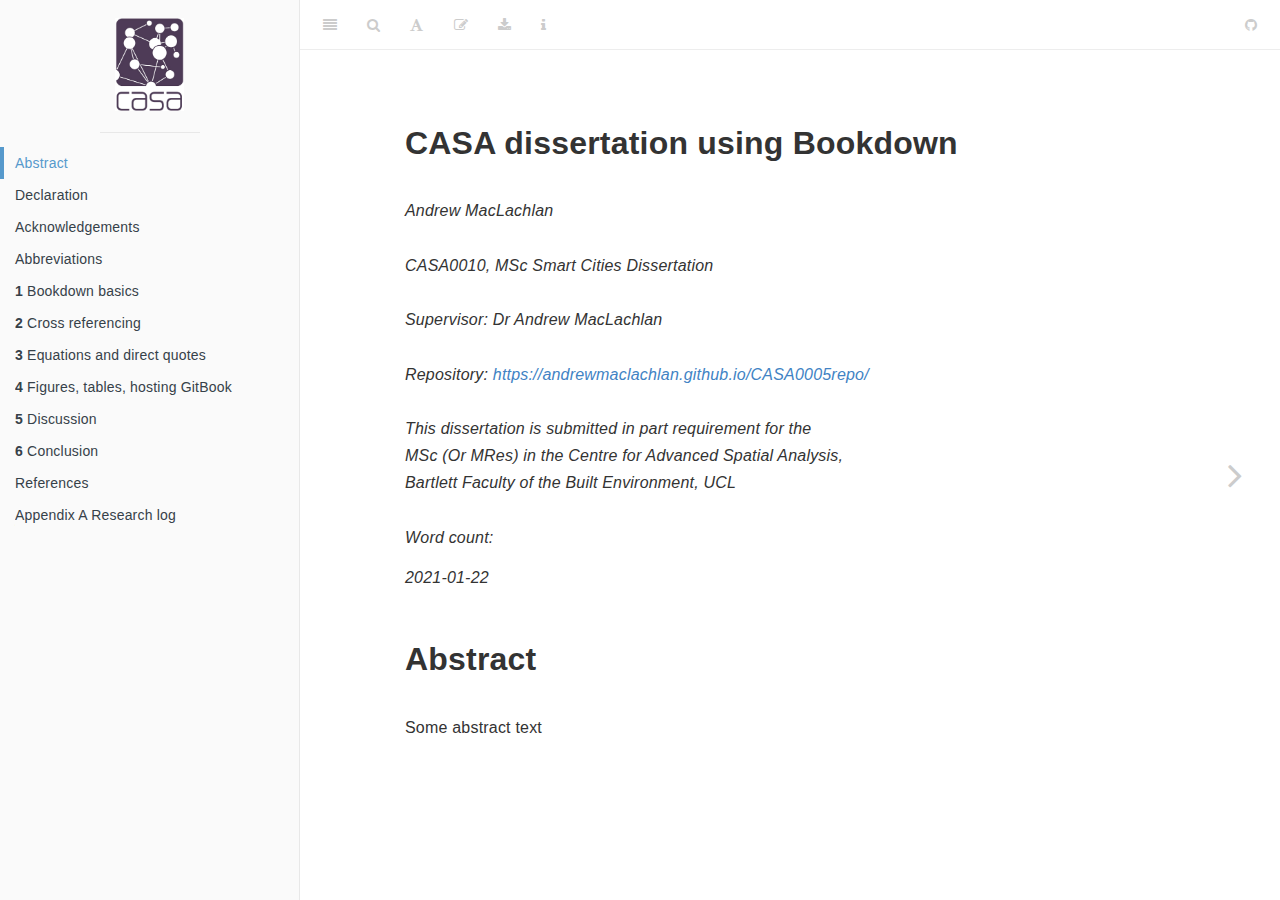
==== commit dec81d87: "test" ====
--- a/docs/index.html
+++ b/docs/index.html
@@ -5,25 +5,25 @@
   <meta charset="utf-8" />
   <meta http-equiv="X-UA-Compatible" content="IE=edge" />
   <title>CASA dissertation using Bookdown</title>
-  <meta name="description" content="My thesis" />
+  <meta name="description" content="This dissertation is submitted in part requirement for the MSc (Or MRes) in the Centre for Advanced Spatial Analysis, Bartlett Faculty of the Built Environment, UCL" />
   <meta name="generator" content="bookdown 0.21.6 and GitBook 2.6.7" />
 
   <meta property="og:title" content="CASA dissertation using Bookdown" />
   <meta property="og:type" content="book" />
   
   
-  <meta property="og:description" content="My thesis" />
-  <meta name="github-repo" content="andrewmaclachlan/CASA0005repo" />
+  <meta property="og:description" content="This dissertation is submitted in part requirement for the MSc (Or MRes) in the Centre for Advanced Spatial Analysis, Bartlett Faculty of the Built Environment, UCL" />
+  <meta name="github-repo" content="andrewmaclachlan/CASA-MSc-thesis" />
 
   <meta name="twitter:card" content="summary" />
   <meta name="twitter:title" content="CASA dissertation using Bookdown" />
   
-  <meta name="twitter:description" content="My thesis" />
-  
-
-
-
-<meta name="date" content="2021-01-11" />
+  <meta name="twitter:description" content="This dissertation is submitted in part requirement for the MSc (Or MRes) in the Centre for Advanced Spatial Analysis, Bartlett Faculty of the Built Environment, UCL" />
+  
+
+
+
+<meta name="date" content="2021-01-22" />
 
   <meta name="viewport" content="width=device-width, initial-scale=1" />
   <meta name="apple-mobile-web-app-capable" content="yes" />
@@ -172,7 +172,7 @@
 <li class="chapter" data-level="1.5" data-path="bookdown-basics.html"><a href="bookdown-basics.html#index-file"><i class="fa fa-check"></i><b>1.5</b> Index file</a></li>
 <li class="chapter" data-level="1.6" data-path="bookdown-basics.html"><a href="bookdown-basics.html#preamble"><i class="fa fa-check"></i><b>1.6</b> Preamble</a></li>
 <li class="chapter" data-level="1.7" data-path="bookdown-basics.html"><a href="bookdown-basics.html#change-this-to-a-thesis"><i class="fa fa-check"></i><b>1.7</b> Change this to a thesis</a></li>
-<li class="chapter" data-level="1.8" data-path="bookdown-basics.html"><a href="bookdown-basics.html#adding-a-pdf-to-the-end-of-your-document"><i class="fa fa-check"></i><b>1.8</b> Adding a pdf to the end of your document</a></li>
+<li class="chapter" data-level="1.8" data-path="bookdown-basics.html"><a href="bookdown-basics.html#adding-a-pdf"><i class="fa fa-check"></i><b>1.8</b> Adding a pdf</a></li>
 <li class="chapter" data-level="1.9" data-path="bookdown-basics.html"><a href="bookdown-basics.html#writing-code"><i class="fa fa-check"></i><b>1.9</b> Writing code</a></li>
 </ul></li>
 <li class="chapter" data-level="2" data-path="crossref.html"><a href="crossref.html"><i class="fa fa-check"></i><b>2</b> Cross referencing</a>
@@ -192,7 +192,15 @@
 <li class="chapter" data-level="3.1" data-path="equations-and-direct-quotes.html"><a href="equations-and-direct-quotes.html#equations"><i class="fa fa-check"></i><b>3.1</b> Equations</a></li>
 <li class="chapter" data-level="3.2" data-path="equations-and-direct-quotes.html"><a href="equations-and-direct-quotes.html#quotes"><i class="fa fa-check"></i><b>3.2</b> Block quotes (or direct quotes)</a></li>
 </ul></li>
-<li class="chapter" data-level="4" data-path="figures-tables-hosting-gitbook.html"><a href="figures-tables-hosting-gitbook.html"><i class="fa fa-check"></i><b>4</b> Figures, tables, hosting GitBook</a></li>
+<li class="chapter" data-level="4" data-path="figures-tables-hosting-gitbook.html"><a href="figures-tables-hosting-gitbook.html"><i class="fa fa-check"></i><b>4</b> Figures, tables, hosting GitBook</a>
+<ul>
+<li class="chapter" data-level="4.1" data-path="figures-tables-hosting-gitbook.html"><a href="figures-tables-hosting-gitbook.html#including-figures-and-tables"><i class="fa fa-check"></i><b>4.1</b> Including figures and tables</a>
+<ul>
+<li class="chapter" data-level="4.1.1" data-path="figures-tables-hosting-gitbook.html"><a href="figures-tables-hosting-gitbook.html#figures-1"><i class="fa fa-check"></i><b>4.1.1</b> Figures</a></li>
+<li class="chapter" data-level="4.1.2" data-path="figures-tables-hosting-gitbook.html"><a href="figures-tables-hosting-gitbook.html#tables-1"><i class="fa fa-check"></i><b>4.1.2</b> Tables</a></li>
+</ul></li>
+<li class="chapter" data-level="4.2" data-path="figures-tables-hosting-gitbook.html"><a href="figures-tables-hosting-gitbook.html#hosting-the-book"><i class="fa fa-check"></i><b>4.2</b> Hosting the book</a></li>
+</ul></li>
 <li class="chapter" data-level="5" data-path="discussion.html"><a href="discussion.html"><i class="fa fa-check"></i><b>5</b> Discussion</a>
 <ul>
 <li class="chapter" data-level="5.1" data-path="discussion.html"><a href="discussion.html#research-significance"><i class="fa fa-check"></i><b>5.1</b> Research significance</a>
@@ -245,7 +253,7 @@
 Bartlett Faculty of the Built Environment, UCL<br />
 <br />
 Word count:</div></em></p>
-<p class="date"><em>2021-01-11</em></p>
+<p class="date"><em>2021-01-22</em></p>
 </div>
 <div id="abstract" class="section level1 unnumbered">
 <h1>Abstract</h1>
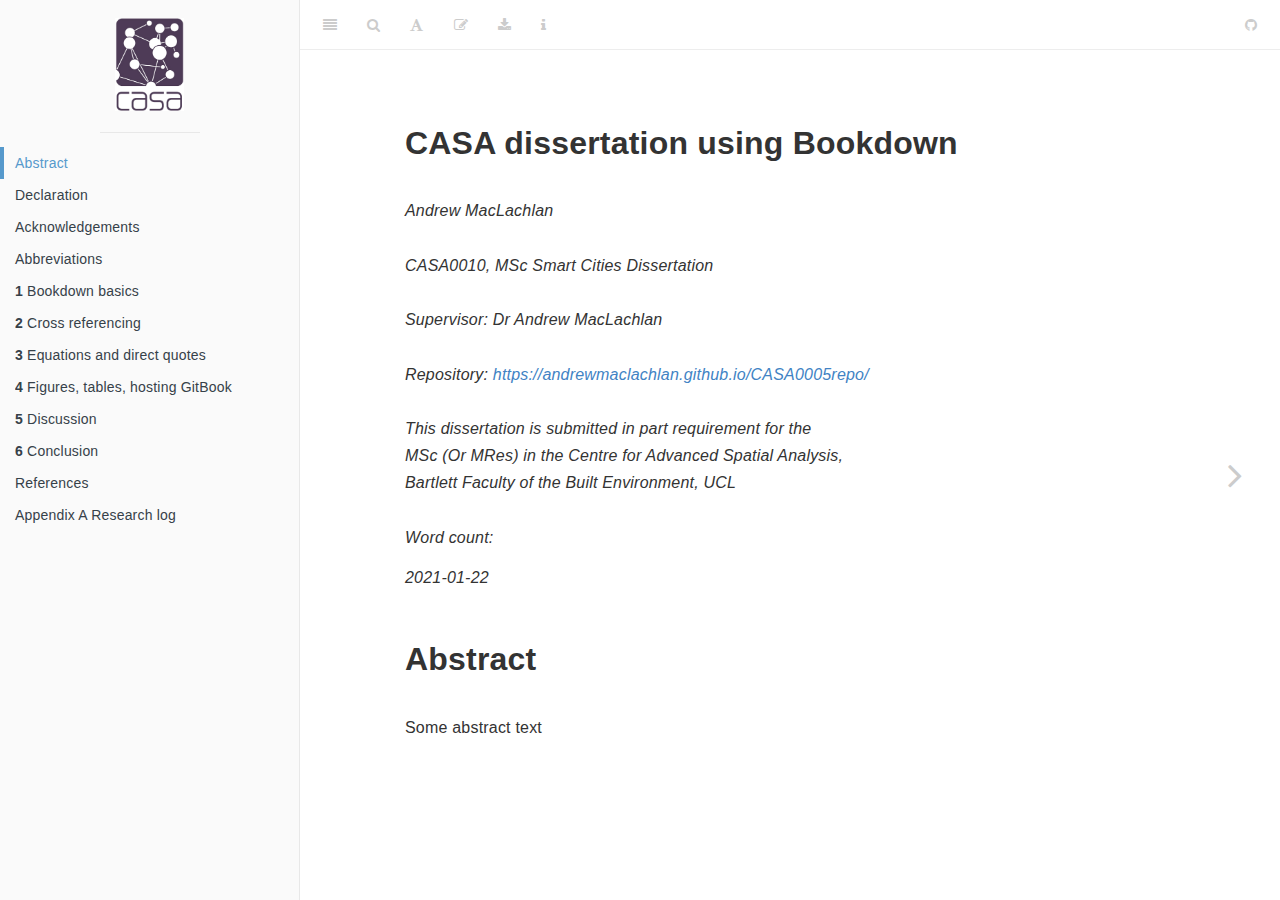
==== commit 65ee57c7: "template done" ====
--- a/docs/index.html
+++ b/docs/index.html
@@ -53,6 +53,9 @@
 <link href="libs/anchor-sections-1.0.1/anchor-sections.css" rel="stylesheet" />
 <script src="libs/anchor-sections-1.0.1/anchor-sections.js"></script>
 <script src="libs/kePrint-0.0.1/kePrint.js"></script>
+<link href="libs/lightable-0.0.1/lightable.css" rel="stylesheet" />
+<link href="libs/bsTable-3.3.7/bootstrapTable.min.css" rel="stylesheet" />
+<script src="libs/bsTable-3.3.7/bootstrapTable.js"></script>
 
 
 <style type="text/css">
--- a/docs/libs/lightable-0.0.1/lightable.css
+++ b/docs/libs/lightable-0.0.1/lightable.css
@@ -0,0 +1,272 @@
+/*!
+ * lightable v0.0.1
+ * Copyright 2020 Hao Zhu
+ * Licensed under MIT (https://github.com/haozhu233/kableExtra/blob/master/LICENSE)
+ */
+
+.lightable-minimal {
+  border-collapse: separate;
+  border-spacing: 16px 1px;
+  width: 100%;
+  margin-bottom: 10px;
+}
+
+.lightable-minimal td {
+  margin-left: 5px;
+  margin-right: 5px;
+}
+
+.lightable-minimal th {
+  margin-left: 5px;
+  margin-right: 5px;
+}
+
+.lightable-minimal thead tr:last-child th {
+  border-bottom: 2px solid #00000050;
+  empty-cells: hide;
+
+}
+
+.lightable-minimal tbody tr:first-child td {
+  padding-top: 0.5em;
+}
+
+.lightable-minimal.lightable-hover tbody tr:hover {
+  background-color: #f5f5f5;
+}
+
+.lightable-minimal.lightable-striped tbody tr:nth-child(even) {
+  background-color: #f5f5f5;
+}
+
+.lightable-classic {
+  border-top: 0.16em solid #111111;
+  border-bottom: 0.16em solid #111111;
+  width: 100%;
+  margin-bottom: 10px;
+  margin: 10px 5px;
+}
+
+.lightable-classic tfoot tr td {
+  border: 0;
+}
+
+.lightable-classic tfoot tr:first-child td {
+  border-top: 0.14em solid #111111;
+}
+
+.lightable-classic caption {
+  color: #222222;
+}
+
+.lightable-classic td {
+  padding-left: 5px;
+  padding-right: 5px;
+  color: #222222;
+}
+
+.lightable-classic th {
+  padding-left: 5px;
+  padding-right: 5px;
+  font-weight: normal;
+  color: #222222;
+}
+
+.lightable-classic thead tr:last-child th {
+  border-bottom: 0.10em solid #111111;
+}
+
+.lightable-classic.lightable-hover tbody tr:hover {
+  background-color: #F9EEC1;
+}
+
+.lightable-classic.lightable-striped tbody tr:nth-child(even) {
+  background-color: #f5f5f5;
+}
+
+.lightable-classic-2 {
+  border-top: 3px double #111111;
+  border-bottom: 3px double #111111;
+  width: 100%;
+  margin-bottom: 10px;
+}
+
+.lightable-classic-2 tfoot tr td {
+  border: 0;
+}
+
+.lightable-classic-2 tfoot tr:first-child td {
+  border-top: 3px double #111111;
+}
+
+.lightable-classic-2 caption {
+  color: #222222;
+}
+
+.lightable-classic-2 td {
+  padding-left: 5px;
+  padding-right: 5px;
+  color: #222222;
+}
+
+.lightable-classic-2 th {
+  padding-left: 5px;
+  padding-right: 5px;
+  font-weight: normal;
+  color: #222222;
+}
+
+.lightable-classic-2 tbody tr:last-child td {
+  border-bottom: 3px double #111111;
+}
+
+.lightable-classic-2 thead tr:last-child th {
+  border-bottom: 1px solid #111111;
+}
+
+.lightable-classic-2.lightable-hover tbody tr:hover {
+  background-color: #F9EEC1;
+}
+
+.lightable-classic-2.lightable-striped tbody tr:nth-child(even) {
+  background-color: #f5f5f5;
+}
+
+.lightable-material {
+  min-width: 100%;
+  white-space: nowrap;
+  table-layout: fixed;
+  font-family: Roboto, sans-serif;
+  border: 1px solid #EEE;
+  border-collapse: collapse;
+  margin-bottom: 10px;
+}
+
+.lightable-material tfoot tr td {
+  border: 0;
+}
+
+.lightable-material tfoot tr:first-child td {
+  border-top: 1px solid #EEE;
+}
+
+.lightable-material th {
+  height: 56px;
+  padding-left: 16px;
+  padding-right: 16px;
+}
+
+.lightable-material td {
+  height: 52px;
+  padding-left: 16px;
+  padding-right: 16px;
+  border-top: 1px solid #eeeeee;
+}
+
+.lightable-material.lightable-hover tbody tr:hover {
+  background-color: #f5f5f5;
+}
+
+.lightable-material.lightable-striped tbody tr:nth-child(even) {
+  background-color: #f5f5f5;
+}
+
+.lightable-material.lightable-striped tbody td {
+  border: 0;
+}
+
+.lightable-material.lightable-striped thead tr:last-child th {
+  border-bottom: 1px solid #ddd;
+}
+
+.lightable-material-dark {
+  min-width: 100%;
+  white-space: nowrap;
+  table-layout: fixed;
+  font-family: Roboto, sans-serif;
+  border: 1px solid #FFFFFF12;
+  border-collapse: collapse;
+  margin-bottom: 10px;
+  background-color: #363640;
+}
+
+.lightable-material-dark tfoot tr td {
+  border: 0;
+}
+
+.lightable-material-dark tfoot tr:first-child td {
+  border-top: 1px solid #FFFFFF12;
+}
+
+.lightable-material-dark th {
+  height: 56px;
+  padding-left: 16px;
+  padding-right: 16px;
+  color: #FFFFFF60;
+}
+
+.lightable-material-dark td {
+  height: 52px;
+  padding-left: 16px;
+  padding-right: 16px;
+  color: #FFFFFF;
+  border-top: 1px solid #FFFFFF12;
+}
+
+.lightable-material-dark.lightable-hover tbody tr:hover {
+  background-color: #FFFFFF12;
+}
+
+.lightable-material-dark.lightable-striped tbody tr:nth-child(even) {
+  background-color: #FFFFFF12;
+}
+
+.lightable-material-dark.lightable-striped tbody td {
+  border: 0;
+}
+
+.lightable-material-dark.lightable-striped thead tr:last-child th {
+  border-bottom: 1px solid #FFFFFF12;
+}
+
+.lightable-paper {
+  width: 100%;
+  margin-bottom: 10px;
+  color: #444;
+}
+
+.lightable-paper tfoot tr td {
+  border: 0;
+}
+
+.lightable-paper tfoot tr:first-child td {
+  border-top: 1px solid #00000020;
+}
+
+.lightable-paper thead tr:last-child th {
+  color: #666;
+  vertical-align: bottom;
+  border-bottom: 1px solid #00000020;
+  line-height: 1.15em;
+  padding: 10px 5px;
+}
+
+.lightable-paper td {
+  vertical-align: middle;
+  border-bottom: 1px solid #00000010;
+  line-height: 1.15em;
+  padding: 7px 5px;
+}
+
+.lightable-paper.lightable-hover tbody tr:hover {
+  background-color: #F9EEC1;
+}
+
+.lightable-paper.lightable-striped tbody tr:nth-child(even) {
+  background-color: #00000008;
+}
+
+.lightable-paper.lightable-striped tbody td {
+  border: 0;
+}
+
--- a/docs/libs/bsTable-3.3.7/bootstrapTable.min.css
+++ b/docs/libs/bsTable-3.3.7/bootstrapTable.min.css
@@ -0,0 +1,14 @@
+/*!
+ * Bootstrap v3.3.7 (http://getbootstrap.com)
+ * Copyright 2011-2018 Twitter, Inc.
+ * Licensed under MIT (https://github.com/twbs/bootstrap/blob/master/LICENSE)
+ */
+
+/*!
+ * Generated using the Bootstrap Customizer (<none>)
+ * Config saved to config.json and <none>
+ *//*!
+ * Bootstrap v3.3.7 (http://getbootstrap.com)
+ * Copyright 2011-2016 Twitter, Inc.
+ * Licensed under MIT (https://github.com/twbs/bootstrap/blob/master/LICENSE)
+ *//*! normalize.css v3.0.3 | MIT License | github.com/necolas/normalize.css */table{border-collapse:collapse;border-spacing:0}td,th{padding:0}*{-webkit-box-sizing:border-box;-moz-box-sizing:border-box;box-sizing:border-box}*:before,*:after{-webkit-box-sizing:border-box;-moz-box-sizing:border-box;box-sizing:border-box}table{background-color:transparent}caption{padding-top:8px;padding-bottom:8px;color:#777;text-align:left}th{text-align:left}.table{width:100%;max-width:100%;margin-bottom:20px}.table>thead>tr>th,.table>tbody>tr>th,.table>tfoot>tr>th,.table>thead>tr>td,.table>tbody>tr>td,.table>tfoot>tr>td{padding:8px;line-height:1.42857143;vertical-align:top;border-top:1px solid #ddd}.table>thead>tr>th{vertical-align:bottom;border-bottom:2px solid #ddd}.table>caption+thead>tr:first-child>th,.table>colgroup+thead>tr:first-child>th,.table>thead:first-child>tr:first-child>th,.table>caption+thead>tr:first-child>td,.table>colgroup+thead>tr:first-child>td,.table>thead:first-child>tr:first-child>td{border-top:0}.table>tbody+tbody{border-top:2px solid #ddd}.table .table{background-color:#fff}.table-condensed>thead>tr>th,.table-condensed>tbody>tr>th,.table-condensed>tfoot>tr>th,.table-condensed>thead>tr>td,.table-condensed>tbody>tr>td,.table-condensed>tfoot>tr>td{padding:5px}.table-bordered{border:1px solid #ddd}.table-bordered>thead>tr>th,.table-bordered>tbody>tr>th,.table-bordered>tfoot>tr>th,.table-bordered>thead>tr>td,.table-bordered>tbody>tr>td,.table-bordered>tfoot>tr>td{border:1px solid #ddd}.table-bordered>thead>tr>th,.table-bordered>thead>tr>td{border-bottom-width:2px}.table-striped>tbody>tr:nth-of-type(odd){background-color:#f9f9f9}.table-hover>tbody>tr:hover{background-color:#f5f5f5}table col[class*="col-"]{position:static;float:none;display:table-column}table td[class*="col-"],table th[class*="col-"]{position:static;float:none;display:table-cell}.table>thead>tr>td.active,.table>tbody>tr>td.active,.table>tfoot>tr>td.active,.table>thead>tr>th.active,.table>tbody>tr>th.active,.table>tfoot>tr>th.active,.table>thead>tr.active>td,.table>tbody>tr.active>td,.table>tfoot>tr.active>td,.table>thead>tr.active>th,.table>tbody>tr.active>th,.table>tfoot>tr.active>th{background-color:#f5f5f5}.table-hover>tbody>tr>td.active:hover,.table-hover>tbody>tr>th.active:hover,.table-hover>tbody>tr.active:hover>td,.table-hover>tbody>tr:hover>.active,.table-hover>tbody>tr.active:hover>th{background-color:#e8e8e8}.table>thead>tr>td.success,.table>tbody>tr>td.success,.table>tfoot>tr>td.success,.table>thead>tr>th.success,.table>tbody>tr>th.success,.table>tfoot>tr>th.success,.table>thead>tr.success>td,.table>tbody>tr.success>td,.table>tfoot>tr.success>td,.table>thead>tr.success>th,.table>tbody>tr.success>th,.table>tfoot>tr.success>th{background-color:#dff0d8}.table-hover>tbody>tr>td.success:hover,.table-hover>tbody>tr>th.success:hover,.table-hover>tbody>tr.success:hover>td,.table-hover>tbody>tr:hover>.success,.table-hover>tbody>tr.success:hover>th{background-color:#d0e9c6}.table>thead>tr>td.info,.table>tbody>tr>td.info,.table>tfoot>tr>td.info,.table>thead>tr>th.info,.table>tbody>tr>th.info,.table>tfoot>tr>th.info,.table>thead>tr.info>td,.table>tbody>tr.info>td,.table>tfoot>tr.info>td,.table>thead>tr.info>th,.table>tbody>tr.info>th,.table>tfoot>tr.info>th{background-color:#d9edf7}.table-hover>tbody>tr>td.info:hover,.table-hover>tbody>tr>th.info:hover,.table-hover>tbody>tr.info:hover>td,.table-hover>tbody>tr:hover>.info,.table-hover>tbody>tr.info:hover>th{background-color:#c4e3f3}.table>thead>tr>td.warning,.table>tbody>tr>td.warning,.table>tfoot>tr>td.warning,.table>thead>tr>th.warning,.table>tbody>tr>th.warning,.table>tfoot>tr>th.warning,.table>thead>tr.warning>td,.table>tbody>tr.warning>td,.table>tfoot>tr.warning>td,.table>thead>tr.warning>th,.table>tbody>tr.warning>th,.table>tfoot>tr.warning>th{background-color:#fcf8e3}.table-hover>tbody>tr>td.warning:hover,.table-hover>tbody>tr>th.warning:hover,.table-hover>tbody>tr.warning:hover>td,.table-hover>tbody>tr:hover>.warning,.table-hover>tbody>tr.warning:hover>th{background-color:#faf2cc}.table>thead>tr>td.danger,.table>tbody>tr>td.danger,.table>tfoot>tr>td.danger,.table>thead>tr>th.danger,.table>tbody>tr>th.danger,.table>tfoot>tr>th.danger,.table>thead>tr.danger>td,.table>tbody>tr.danger>td,.table>tfoot>tr.danger>td,.table>thead>tr.danger>th,.table>tbody>tr.danger>th,.table>tfoot>tr.danger>th{background-color:#f2dede}.table-hover>tbody>tr>td.danger:hover,.table-hover>tbody>tr>th.danger:hover,.table-hover>tbody>tr.danger:hover>td,.table-hover>tbody>tr:hover>.danger,.table-hover>tbody>tr.danger:hover>th{background-color:#ebcccc}.table-responsive{overflow-x:auto;min-height:0.01%}@media screen and (max-width:767px){.table-responsive{width:100%;margin-bottom:15px;overflow-y:hidden;-ms-overflow-style:-ms-autohiding-scrollbar;border:1px solid #ddd}.table-responsive>.table{margin-bottom:0}.table-responsive>.table>thead>tr>th,.table-responsive>.table>tbody>tr>th,.table-responsive>.table>tfoot>tr>th,.table-responsive>.table>thead>tr>td,.table-responsive>.table>tbody>tr>td,.table-responsive>.table>tfoot>tr>td{white-space:nowrap}.table-responsive>.table-bordered{border:0}.table-responsive>.table-bordered>thead>tr>th:first-child,.table-responsive>.table-bordered>tbody>tr>th:first-child,.table-responsive>.table-bordered>tfoot>tr>th:first-child,.table-responsive>.table-bordered>thead>tr>td:first-child,.table-responsive>.table-bordered>tbody>tr>td:first-child,.table-responsive>.table-bordered>tfoot>tr>td:first-child{border-left:0}.table-responsive>.table-bordered>thead>tr>th:last-child,.table-responsive>.table-bordered>tbody>tr>th:last-child,.table-responsive>.table-bordered>tfoot>tr>th:last-child,.table-responsive>.table-bordered>thead>tr>td:last-child,.table-responsive>.table-bordered>tbody>tr>td:last-child,.table-responsive>.table-bordered>tfoot>tr>td:last-child{border-right:0}.table-responsive>.table-bordered>tbody>tr:last-child>th,.table-responsive>.table-bordered>tfoot>tr:last-child>th,.table-responsive>.table-bordered>tbody>tr:last-child>td,.table-responsive>.table-bordered>tfoot>tr:last-child>td{border-bottom:0}}.tooltip{position:absolute;z-index:1070;display:block;font-family:"Helvetica Neue",Helvetica,Arial,sans-serif;font-style:normal;font-weight:normal;letter-spacing:normal;line-break:auto;line-height:1.42857143;text-align:left;text-align:start;text-decoration:none;text-shadow:none;text-transform:none;white-space:normal;word-break:normal;word-spacing:normal;word-wrap:normal;font-size:12px;opacity:0;filter:alpha(opacity=0)}.tooltip.in{opacity:.9;filter:alpha(opacity=90)}.tooltip.top{margin-top:-3px;padding:5px 0}.tooltip.right{margin-left:3px;padding:0 5px}.tooltip.bottom{margin-top:3px;padding:5px 0}.tooltip.left{margin-left:-3px;padding:0 5px}.tooltip-inner{max-width:200px;padding:3px 8px;color:#fff;text-align:center;background-color:#000;border-radius:4px}.tooltip-arrow{position:absolute;width:0;height:0;border-color:transparent;border-style:solid}.tooltip.top .tooltip-arrow{bottom:0;left:50%;margin-left:-5px;border-width:5px 5px 0;border-top-color:#000}.tooltip.top-left .tooltip-arrow{bottom:0;right:5px;margin-bottom:-5px;border-width:5px 5px 0;border-top-color:#000}.tooltip.top-right .tooltip-arrow{bottom:0;left:5px;margin-bottom:-5px;border-width:5px 5px 0;border-top-color:#000}.tooltip.right .tooltip-arrow{top:50%;left:0;margin-top:-5px;border-width:5px 5px 5px 0;border-right-color:#000}.tooltip.left .tooltip-arrow{top:50%;right:0;margin-top:-5px;border-width:5px 0 5px 5px;border-left-color:#000}.tooltip.bottom .tooltip-arrow{top:0;left:50%;margin-left:-5px;border-width:0 5px 5px;border-bottom-color:#000}.tooltip.bottom-left .tooltip-arrow{top:0;right:5px;margin-top:-5px;border-width:0 5px 5px;border-bottom-color:#000}.tooltip.bottom-right .tooltip-arrow{top:0;left:5px;margin-top:-5px;border-width:0 5px 5px;border-bottom-color:#000}.popover{position:absolute;top:0;left:0;z-index:1060;display:none;max-width:276px;padding:1px;font-family:"Helvetica Neue",Helvetica,Arial,sans-serif;font-style:normal;font-weight:normal;letter-spacing:normal;line-break:auto;line-height:1.42857143;text-align:left;text-align:start;text-decoration:none;text-shadow:none;text-transform:none;white-space:normal;word-break:normal;word-spacing:normal;word-wrap:normal;font-size:14px;background-color:#fff;-webkit-background-clip:padding-box;background-clip:padding-box;border:1px solid #ccc;border:1px solid rgba(0,0,0,0.2);border-radius:6px;-webkit-box-shadow:0 5px 10px rgba(0,0,0,0.2);box-shadow:0 5px 10px rgba(0,0,0,0.2)}.popover.top{margin-top:-10px}.popover.right{margin-left:10px}.popover.bottom{margin-top:10px}.popover.left{margin-left:-10px}.popover-title{margin:0;padding:8px 14px;font-size:14px;background-color:#f7f7f7;border-bottom:1px solid #ebebeb;border-radius:5px 5px 0 0}.popover-content{padding:9px 14px}.popover>.arrow,.popover>.arrow:after{position:absolute;display:block;width:0;height:0;border-color:transparent;border-style:solid}.popover>.arrow{border-width:11px}.popover>.arrow:after{border-width:10px;content:""}.popover.top>.arrow{left:50%;margin-left:-11px;border-bottom-width:0;border-top-color:#999;border-top-color:rgba(0,0,0,0.25);bottom:-11px}.popover.top>.arrow:after{content:" ";bottom:1px;margin-left:-10px;border-bottom-width:0;border-top-color:#fff}.popover.right>.arrow{top:50%;left:-11px;margin-top:-11px;border-left-width:0;border-right-color:#999;border-right-color:rgba(0,0,0,0.25)}.popover.right>.arrow:after{content:" ";left:1px;bottom:-10px;border-left-width:0;border-right-color:#fff}.popover.bottom>.arrow{left:50%;margin-left:-11px;border-top-width:0;border-bottom-color:#999;border-bottom-color:rgba(0,0,0,0.25);top:-11px}.popover.bottom>.arrow:after{content:" ";top:1px;margin-left:-10px;border-top-width:0;border-bottom-color:#fff}.popover.left>.arrow{top:50%;right:-11px;margin-top:-11px;border-right-width:0;border-left-color:#999;border-left-color:rgba(0,0,0,0.25)}.popover.left>.arrow:after{content:" ";right:1px;border-right-width:0;border-left-color:#fff;bottom:-10px}.clearfix:before,.clearfix:after{content:" ";display:table}.clearfix:after{clear:both}.center-block{display:block;margin-left:auto;margin-right:auto}.pull-right{float:right !important}.pull-left{float:left !important}.hide{display:none !important}.show{display:block !important}.invisible{visibility:hidden}.text-hide{font:0/0 a;color:transparent;text-shadow:none;background-color:transparent;border:0}.hidden{display:none !important}.affix{position:fixed}
